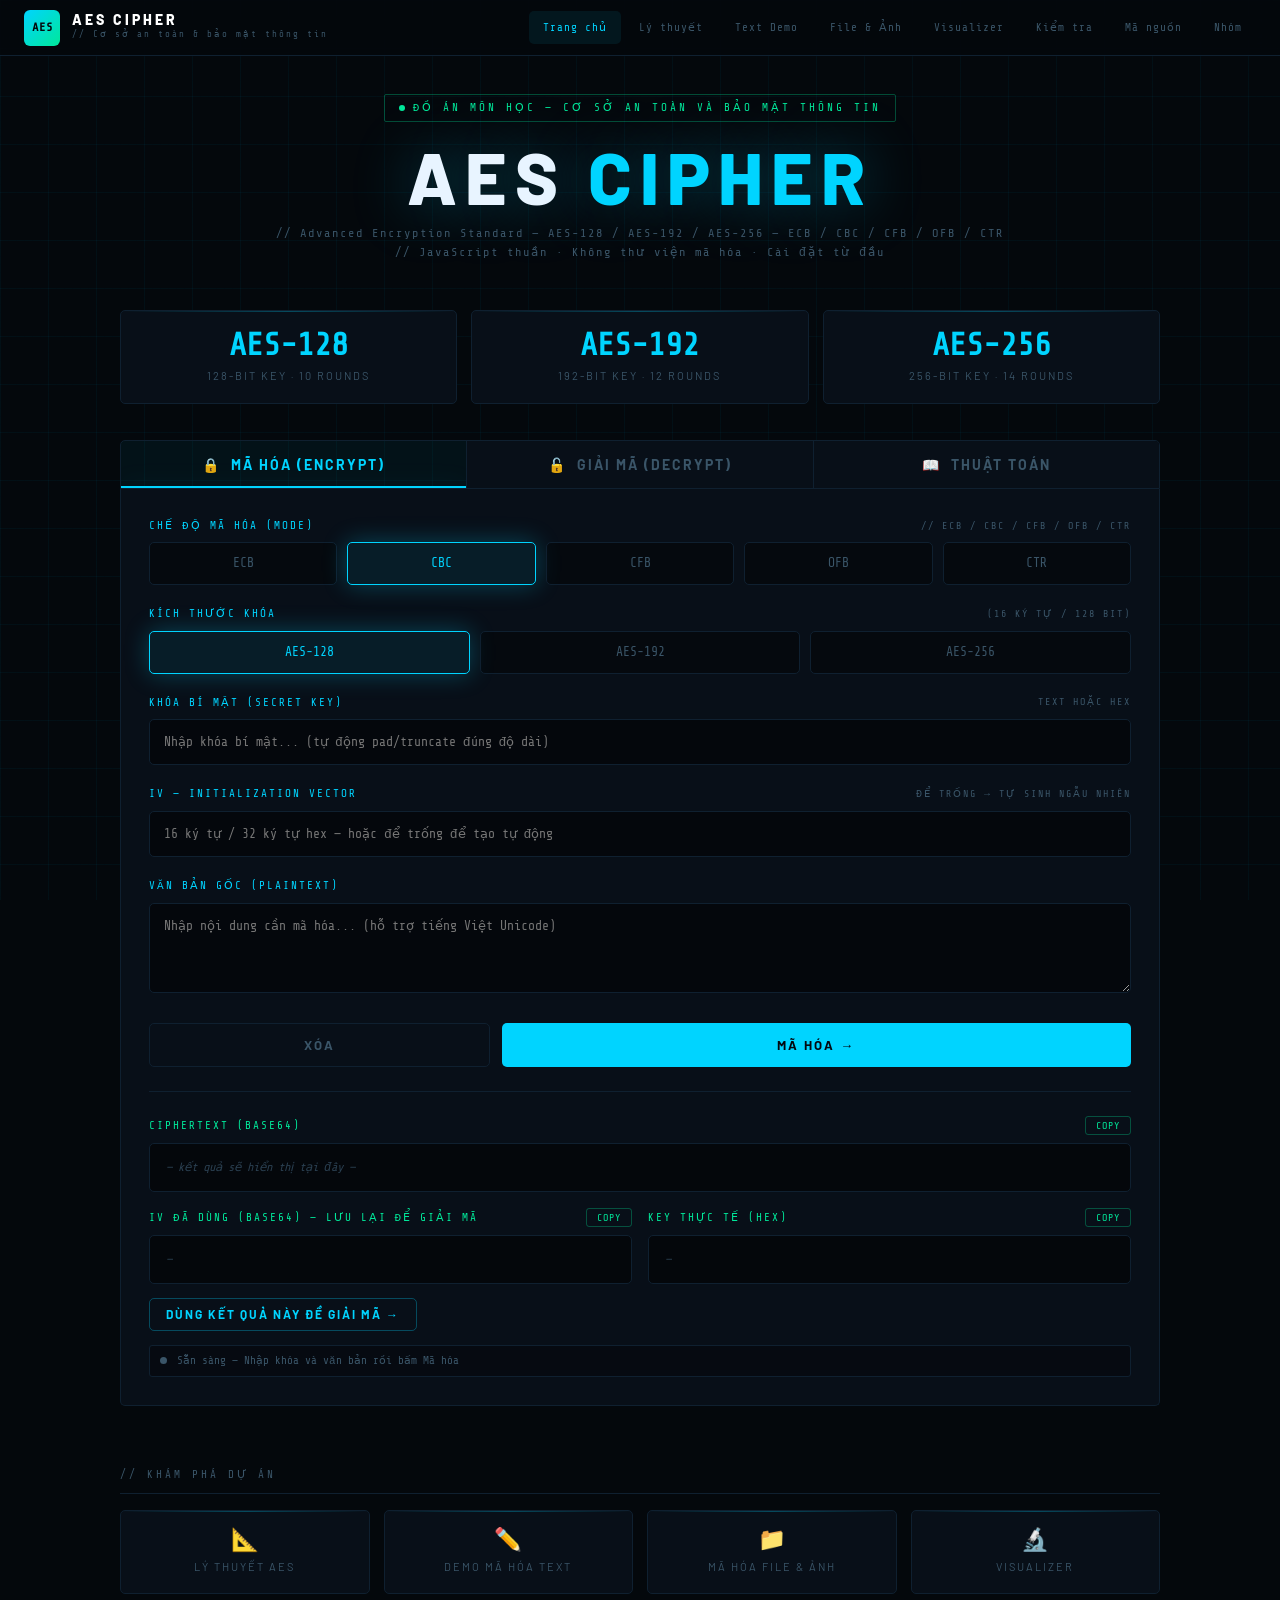
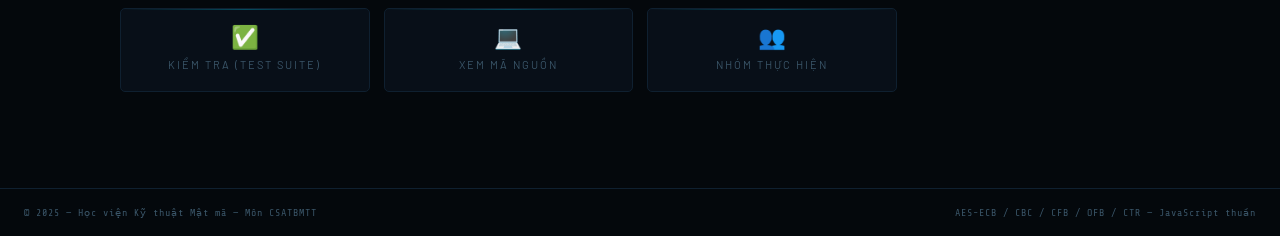
==== index.html @ fd2047db "init" ====
<!doctype html>
<html lang="vi">
  <head>
    <meta charset="UTF-8" />
    <meta name="viewport" content="width=device-width, initial-scale=1.0" />
    <title>AES Cipher — Cơ sở an toàn và bảo mật thông tin</title>
    <meta
      name="description"
      content="Chương trình mã hóa và giải mã AES cài đặt từ đầu bằng JavaScript thuần, không dùng thư viện mã hóa."
    />
    <link rel="stylesheet" href="css/style.css" />
  </head>
  <body>
    <div class="bg-grid"></div>

    <!-- NAV -->
    <nav class="nav">
      <a class="nav-brand" href="index.html">
        <div class="nav-logo">AES</div>
        <div>
          <div class="nav-title">AES CIPHER</div>
          <div class="nav-subtitle">// Cơ sở an toàn & bảo mật thông tin</div>
        </div>
      </a>
      <ul class="nav-links">
        <li><a href="index.html" class="active">Trang chủ</a></li>
        <li><a href="pages/theory.html">Lý thuyết</a></li>
        <li><a href="pages/demo.html">Text Demo</a></li>
        <li><a href="pages/file-crypto.html">File &amp; Ảnh</a></li>
        <li><a href="pages/visualizer.html">Visualizer</a></li>
        <li><a href="pages/tests.html">Kiểm tra</a></li>
        <li><a href="pages/source.html">Mã nguồn</a></li>
        <li><a href="pages/about.html">Nhóm</a></li>
      </ul>
    </nav>

    <div class="app-wrapper">
      <header class="app-header">
        <div class="header-badge">
          Đồ án môn học — Cơ sở an toàn và bảo mật thông tin
        </div>
        <h1 class="app-title">AES <em>CIPHER</em></h1>
        <p class="app-subtitle">
          // Advanced Encryption Standard — AES-128 / AES-192 / AES-256 — ECB /
          CBC / CFB / OFB / CTR
          <br />// JavaScript thuần · Không thư viện mã hóa · Cài đặt từ đầu
        </p>
      </header>

      <div class="info-row">
        <div class="info-card">
          <div class="info-num">AES-128</div>
          <div class="info-label">128-bit key · 10 rounds</div>
        </div>
        <div class="info-card">
          <div class="info-num">AES-192</div>
          <div class="info-label">192-bit key · 12 rounds</div>
        </div>
        <div class="info-card">
          <div class="info-num">AES-256</div>
          <div class="info-label">256-bit key · 14 rounds</div>
        </div>
      </div>

      <div class="tab-bar">
        <button class="tab-btn active" data-tab="enc">
          🔒&nbsp; Mã hóa (Encrypt)
        </button>
        <button class="tab-btn" data-tab="dec">
          🔓&nbsp; Giải mã (Decrypt)
        </button>
        <button class="tab-btn" data-tab="info">📖&nbsp; Thuật toán</button>
      </div>

      <!-- ENCRYPT -->
      <div id="tab-enc" class="tab-panel active" role="tabpanel">
        <div class="field">
          <div class="field-label">
            Chế độ mã hóa (Mode)
            <span class="field-hint">// ECB / CBC / CFB / OFB / CTR</span>
          </div>
          <div class="key-size-row" id="panel-enc-mode">
            <div class="key-opt" data-mode="ecb">ECB</div>
            <div class="key-opt selected" data-mode="cbc">CBC</div>
            <div class="key-opt" data-mode="cfb">CFB</div>
            <div class="key-opt" data-mode="ofb">OFB</div>
            <div class="key-opt" data-mode="ctr">CTR</div>
          </div>
          <div
            class="field-hint"
            id="enc-mode-warning"
            style="
              color: var(--amber);
              display: none;
              margin-top: 6px;
              font-size: 11px;
            "
          >
            ⚠️ ECB không an toàn: plaintext giống nhau → ciphertext giống nhau
          </div>
        </div>
        <div class="field">
          <div class="field-label">
            Kích thước khóa
            <span class="field-hint" id="enc-key-hint"
              >(16 ký tự / 128 bit)</span
            >
          </div>
          <div class="key-size-row" id="panel-enc">
            <div class="key-opt selected" data-bits="128">AES-128</div>
            <div class="key-opt" data-bits="192">AES-192</div>
            <div class="key-opt" data-bits="256">AES-256</div>
          </div>
        </div>
        <div class="field">
          <div class="field-label">
            Khóa bí mật (Secret Key)
            <span class="field-hint">text hoặc hex</span>
          </div>
          <input
            type="text"
            id="enc-key"
            placeholder="Nhập khóa bí mật... (tự động pad/truncate đúng độ dài)"
          />
        </div>
        <div class="field" id="enc-iv-field">
          <div class="field-label">
            <span id="enc-iv-label">IV — Initialization Vector</span>
            <span class="field-hint" id="enc-iv-hint"
              >để trống → tự sinh ngẫu nhiên</span
            >
          </div>
          <input
            type="text"
            id="enc-iv"
            placeholder="16 ký tự / 32 ký tự hex — hoặc để trống để tạo tự động"
          />
        </div>
        <div class="field">
          <div class="field-label">Văn bản gốc (Plaintext)</div>
          <textarea
            id="enc-input"
            placeholder="Nhập nội dung cần mã hóa... (hỗ trợ tiếng Việt Unicode)"
          ></textarea>
        </div>
        <div class="btn-row">
          <button class="btn btn-secondary" id="btn-clear-enc">Xóa</button>
          <button class="btn btn-primary" id="btn-encrypt">
            Mã hóa &rarr;
          </button>
        </div>
        <hr class="divider" />
        <div class="output-grid">
          <div class="output-item">
            <div class="output-label">
              Ciphertext (Base64)
              <button class="copy-btn" data-copy="enc-out-cipher">COPY</button>
            </div>
            <div class="output-box empty" id="enc-out-cipher">
              — kết quả sẽ hiển thị tại đây —
            </div>
          </div>
          <div class="output-item" id="enc-out-iv-field">
            <div class="output-label">
              <span id="enc-out-iv-label"
                >IV đã dùng (Base64) — lưu lại để giải mã</span
              >
              <button class="copy-btn" data-copy="enc-out-iv">COPY</button>
            </div>
            <div class="output-box empty" id="enc-out-iv">—</div>
          </div>
          <div class="output-item">
            <div class="output-label">
              Key thực tế (Hex)
              <button class="copy-btn" data-copy="enc-out-key">COPY</button>
            </div>
            <div class="output-box empty" id="enc-out-key">—</div>
          </div>
        </div>
        <div class="btn-row" style="margin-top: 14px">
          <button class="btn btn-ghost" id="btn-copy-to-dec">
            Dùng kết quả này để giải mã &rarr;
          </button>
        </div>
        <div class="status-bar" id="status-enc">
          <div class="status-dot"></div>
          <span>Sẵn sàng — Nhập khóa và văn bản rồi bấm Mã hóa</span>
        </div>
      </div>

      <!-- DECRYPT -->
      <div id="tab-dec" class="tab-panel" role="tabpanel">
        <div class="field">
          <div class="field-label">
            Chế độ giải mã (Mode)
            <span class="field-hint">// phải khớp với mode mã hóa</span>
          </div>
          <div class="key-size-row" id="panel-dec-mode">
            <div class="key-opt" data-mode="ecb">ECB</div>
            <div class="key-opt selected" data-mode="cbc">CBC</div>
            <div class="key-opt" data-mode="cfb">CFB</div>
            <div class="key-opt" data-mode="ofb">OFB</div>
            <div class="key-opt" data-mode="ctr">CTR</div>
          </div>
        </div>
        <div class="field">
          <div class="field-label">Kích thước khóa</div>
          <div class="key-size-row" id="panel-dec">
            <div class="key-opt selected" data-bits="128">AES-128</div>
            <div class="key-opt" data-bits="192">AES-192</div>
            <div class="key-opt" data-bits="256">AES-256</div>
          </div>
        </div>
        <div class="field">
          <div class="field-label">Khóa bí mật (Secret Key)</div>
          <input
            type="text"
            id="dec-key"
            placeholder="Nhập đúng khóa đã dùng khi mã hóa..."
          />
        </div>
        <div class="field" id="dec-iv-field">
          <div class="field-label">
            <span id="dec-iv-label">IV — Initialization Vector</span>
            <span class="field-hint" id="dec-iv-hint"
              >Base64 từ bước mã hóa</span
            >
          </div>
          <input
            type="text"
            id="dec-iv"
            placeholder="Dán IV (Base64) từ bước mã hóa vào đây..."
          />
        </div>
        <div class="field">
          <div class="field-label">Ciphertext (Base64)</div>
          <textarea
            id="dec-input"
            placeholder="Dán chuỗi mã hóa Base64 vào đây..."
          ></textarea>
        </div>
        <div class="btn-row">
          <button class="btn btn-secondary" id="btn-clear-dec">Xóa</button>
          <button class="btn btn-primary" id="btn-decrypt">
            Giải mã &rarr;
          </button>
        </div>
        <hr class="divider" />
        <div class="output-label">
          Kết quả giải mã (Plaintext)
          <button class="copy-btn" data-copy="dec-output">COPY</button>
        </div>
        <div class="output-box empty" id="dec-output">
          — kết quả giải mã sẽ hiển thị tại đây —
        </div>
        <div class="status-bar" id="status-dec">
          <div class="status-dot"></div>
          <span>Sẵn sàng — Nhập khóa, IV, ciphertext rồi bấm Giải mã</span>
        </div>
      </div>

      <!-- ALGORITHM INFO -->
      <div id="tab-info" class="tab-panel" role="tabpanel">
        <p class="section-title">// Sơ đồ thuật toán AES-CBC</p>
        <div class="algo-grid">
          <div class="algo-card">
            <p class="section-title" style="margin-bottom: 14px">
              Mã hóa (Cipher)
            </p>
            <div class="flow-steps">
              <div class="flow-step">
                <span class="step-num">0</span
                ><span class="step-name">KeyExpansion</span
                ><span class="step-desc">Sinh Round Keys</span>
              </div>
              <div class="flow-arrow">↓</div>
              <div class="flow-step">
                <span class="step-num">0</span
                ><span class="step-name">AddRoundKey</span
                ><span class="step-desc">XOR với Key[0]</span>
              </div>
              <div class="flow-arrow">↓ × (Nr−1) vòng</div>
              <div class="flow-step">
                <span class="step-num">i</span
                ><span class="step-name">SubBytes</span
                ><span class="step-desc">Thay thế qua S-Box</span>
              </div>
              <div class="flow-step">
                <span class="step-num">i</span
                ><span class="step-name">ShiftRows</span
                ><span class="step-desc">Dịch vòng hàng</span>
              </div>
              <div class="flow-step">
                <span class="step-num">i</span
                ><span class="step-name">MixColumns</span
                ><span class="step-desc">Nhân ma trận GF(2⁸)</span>
              </div>
              <div class="flow-step">
                <span class="step-num">i</span
                ><span class="step-name">AddRoundKey</span
                ><span class="step-desc">XOR Key[i]</span>
              </div>
              <div class="flow-arrow">↓ Vòng cuối Nr</div>
              <div class="flow-step">
                <span class="step-num">Nr</span
                ><span class="step-name">SubBytes + ShiftRows</span
                ><span class="step-desc">Không MixColumns</span>
              </div>
              <div class="flow-step">
                <span class="step-num">Nr</span
                ><span class="step-name">AddRoundKey</span
                ><span class="step-desc">Key[Nr]</span>
              </div>
              <div class="flow-arrow">↓</div>
              <div class="flow-step">
                <span class="step-num">✓</span
                ><span class="step-name" style="color: var(--green)"
                  >Ciphertext</span
                ><span class="step-desc"></span>
              </div>
            </div>
          </div>
          <div class="algo-card">
            <p class="section-title" style="margin-bottom: 14px">
              Giải mã (InvCipher)
            </p>
            <div class="flow-steps">
              <div class="flow-step">
                <span class="step-num">Nr</span
                ><span class="step-name">AddRoundKey</span
                ><span class="step-desc">XOR Key[Nr]</span>
              </div>
              <div class="flow-arrow">↓ × (Nr−1) vòng</div>
              <div class="flow-step">
                <span class="step-num">i</span
                ><span class="step-name">InvShiftRows</span
                ><span class="step-desc">Dịch vòng ngược</span>
              </div>
              <div class="flow-step">
                <span class="step-num">i</span
                ><span class="step-name">InvSubBytes</span
                ><span class="step-desc">Tra Inverse S-Box</span>
              </div>
              <div class="flow-step">
                <span class="step-num">i</span
                ><span class="step-name">AddRoundKey</span
                ><span class="step-desc">XOR Key[i]</span>
              </div>
              <div class="flow-step">
                <span class="step-num">i</span
                ><span class="step-name">InvMixColumns</span
                ><span class="step-desc">Ma trận nghịch đảo</span>
              </div>
              <div class="flow-arrow">↓ Vòng đầu 0</div>
              <div class="flow-step">
                <span class="step-num">0</span
                ><span class="step-name">InvShiftRows + InvSubBytes</span
                ><span class="step-desc">Không InvMixColumns</span>
              </div>
              <div class="flow-step">
                <span class="step-num">0</span
                ><span class="step-name">AddRoundKey</span
                ><span class="step-desc">Key[0]</span>
              </div>
              <div class="flow-arrow">↓</div>
              <div class="flow-step">
                <span class="step-num">✓</span
                ><span class="step-name" style="color: var(--green)"
                  >Plaintext</span
                ><span class="step-desc"></span>
              </div>
            </div>
          </div>
          <div class="algo-card">
            <p class="section-title" style="margin-bottom: 14px">
              CBC Mode — Cipher Block Chaining
            </p>
            <div class="flow-steps">
              <div class="flow-step">
                <span class="step-num">1</span
                ><span class="step-name">Chia thành blocks 16B</span
                ><span class="step-desc">PKCS#7 padding</span>
              </div>
              <div class="flow-step">
                <span class="step-num">2</span
                ><span class="step-name">P[i] ⊕ C[i-1]</span
                ><span class="step-desc">C[-1] = IV</span>
              </div>
              <div class="flow-step">
                <span class="step-num">3</span
                ><span class="step-name">AES_Encrypt block</span
                ><span class="step-desc">Mỗi block 16 bytes</span>
              </div>
              <div class="flow-step">
                <span class="step-num">4</span
                ><span class="step-name">C[i] → C[i-1]</span
                ><span class="step-desc">Block chaining</span>
              </div>
            </div>
            <div id="step-info"></div>
          </div>
          <div class="algo-card">
            <p class="section-title" style="margin-bottom: 14px">
              Key Expansion
            </p>
            <div class="flow-steps">
              <div class="flow-step">
                <span class="step-num">1</span
                ><span class="step-name">Copy Nk words từ key</span
                ><span class="step-desc">Nk = 4 / 6 / 8</span>
              </div>
              <div class="flow-step">
                <span class="step-num">2</span
                ><span class="step-name">RotWord</span
                ><span class="step-desc">Xoay trái 1 byte</span>
              </div>
              <div class="flow-step">
                <span class="step-num">3</span
                ><span class="step-name">SubWord</span
                ><span class="step-desc">Áp S-Box lên word</span>
              </div>
              <div class="flow-step">
                <span class="step-num">4</span
                ><span class="step-name">XOR với RCON[i/Nk]</span
                ><span class="step-desc">Round constant</span>
              </div>
              <div class="flow-step">
                <span class="step-num">5</span
                ><span class="step-name">XOR với w[i-Nk]</span
                ><span class="step-desc">Sinh word mới</span>
              </div>
              <div class="flow-step">
                <span class="step-num">✓</span
                ><span class="step-name" style="color: var(--green)"
                  >(Nr+1)×4 round keys</span
                ><span class="step-desc">128-bit mỗi round</span>
              </div>
            </div>
          </div>
        </div>
        <div class="history-section">
          <p class="section-title">// Lịch sử thao tác</p>
          <div id="history-list"></div>
        </div>
      </div>
    </div>

    <!-- QUICK LINKS -->
    <div class="app-wrapper" style="padding-top: 0">
      <p
        class="section-title"
        style="
          font-size: 11px;
          font-family: var(--mono);
          letter-spacing: 3px;
          color: var(--dim);
          text-transform: uppercase;
          margin-bottom: 16px;
          padding-bottom: 10px;
          border-bottom: 1px solid var(--border);
        "
      >
        // Khám phá dự án
      </p>
      <div
        class="info-row"
        style="
          grid-template-columns: repeat(auto-fill, minmax(200px, 1fr));
          gap: 14px;
        "
      >
        <a
          href="pages/theory.html"
          class="info-card"
          style="text-decoration: none; cursor: pointer"
        >
          <div class="info-num" style="font-size: 1.4rem">📐</div>
          <div class="info-label">Lý thuyết AES</div>
        </a>
        <a
          href="pages/demo.html"
          class="info-card"
          style="text-decoration: none; cursor: pointer"
        >
          <div class="info-num" style="font-size: 1.4rem">✏️</div>
          <div class="info-label">Demo mã hóa Text</div>
        </a>
        <a
          href="pages/file-crypto.html"
          class="info-card"
          style="text-decoration: none; cursor: pointer"
        >
          <div class="info-num" style="font-size: 1.4rem">📁</div>
          <div class="info-label">Mã hóa File & Ảnh</div>
        </a>
        <a
          href="pages/visualizer.html"
          class="info-card"
          style="text-decoration: none; cursor: pointer"
        >
          <div class="info-num" style="font-size: 1.4rem">🔬</div>
          <div class="info-label">Visualizer</div>
        </a>
        <a
          href="pages/tests.html"
          class="info-card"
          style="text-decoration: none; cursor: pointer"
        >
          <div class="info-num" style="font-size: 1.4rem">✅</div>
          <div class="info-label">Kiểm tra (Test Suite)</div>
        </a>
        <a
          href="pages/source.html"
          class="info-card"
          style="text-decoration: none; cursor: pointer"
        >
          <div class="info-num" style="font-size: 1.4rem">💻</div>
          <div class="info-label">Xem mã nguồn</div>
        </a>
        <a
          href="pages/about.html"
          class="info-card"
          style="text-decoration: none; cursor: pointer"
        >
          <div class="info-num" style="font-size: 1.4rem">👥</div>
          <div class="info-label">Nhóm thực hiện</div>
        </a>
      </div>
    </div>

    <footer class="footer">
      <span>© 2025 — Học viện Kỹ thuật Mật mã — Môn CSATBMTT</span>
      <span>AES-ECB / CBC / CFB / OFB / CTR — JavaScript thuần</span>
    </footer>

    <script src="js/aes-core.js"></script>
    <script src="js/utils.js"></script>
    <script src="js/aes-lib.js"></script>
    <script>
      (function () {
        // ── State
        let encKeyBits = 128,
          decKeyBits = 128;
        let encMode = "cbc",
          decMode = "cbc";
        const roundsMap = { 128: 10, 192: 12, 256: 14 };
        const keyHints = {
          128: "(16 ký tự / 128 bit)",
          192: "(24 ký tự / 192 bit)",
          256: "(32 ký tự / 256 bit)",
        };

        // ── Key size selector helper
        function setupKeySelector(panelId, callback) {
          const panel = document.getElementById(panelId);
          if (!panel) return;
          panel.querySelectorAll(".key-opt").forEach((opt) => {
            opt.addEventListener("click", () => {
              panel
                .querySelectorAll(".key-opt")
                .forEach((o) => o.classList.remove("selected"));
              opt.classList.add("selected");
              callback(parseInt(opt.dataset.bits));
            });
          });
        }
        setupKeySelector("panel-enc", (bits) => {
          encKeyBits = bits;
          const hint = document.getElementById("enc-key-hint");
          if (hint) hint.textContent = keyHints[bits];
        });
        setupKeySelector("panel-dec", (bits) => {
          decKeyBits = bits;
        });

        // ── Mode selector helper
        function setupModeSelector(panelId, callback) {
          const panel = document.getElementById(panelId);
          if (!panel) return;
          panel.querySelectorAll(".key-opt").forEach((opt) => {
            opt.addEventListener("click", () => {
              panel
                .querySelectorAll(".key-opt")
                .forEach((o) => o.classList.remove("selected"));
              opt.classList.add("selected");
              callback(opt.dataset.mode);
            });
          });
        }

        function updateEncModeUI() {
          const info = AES.modes[encMode];
          // Warning
          const warn = document.getElementById("enc-mode-warning");
          warn.style.display = info.warning ? "block" : "none";
          if (info.warning) warn.textContent = info.warning;
          // IV field
          const ivField = document.getElementById("enc-iv-field");
          const ivLabel = document.getElementById("enc-iv-label");
          const ivHint = document.getElementById("enc-iv-hint");
          const ivInput = document.getElementById("enc-iv");
          if (encMode === "ecb") {
            ivField.style.display = "none";
          } else if (encMode === "ctr") {
            ivField.style.display = "";
            ivLabel.textContent = "Nonce (8 bytes)";
            ivHint.textContent = "để trống → tự sinh ngẫu nhiên";
            ivInput.placeholder = "8 ký tự / 16 hex — hoặc để trống";
          } else {
            ivField.style.display = "";
            ivLabel.textContent = "IV — Initialization Vector";
            ivHint.textContent = "để trống → tự sinh ngẫu nhiên";
            ivInput.placeholder =
              "16 ký tự / 32 ký tự hex — hoặc để trống để tạo tự động";
          }
          // Output IV label
          var outIvField = document.getElementById("enc-out-iv-field");
          var outIvLabel = document.getElementById("enc-out-iv-label");
          if (encMode === "ecb") {
            outIvField.style.display = "none";
          } else if (encMode === "ctr") {
            outIvField.style.display = "";
            outIvLabel.textContent =
              "Nonce đã dùng (Base64) — lưu lại để giải mã";
          } else {
            outIvField.style.display = "";
            outIvLabel.textContent = "IV đã dùng (Base64) — lưu lại để giải mã";
          }
        }

        function updateDecModeUI() {
          const ivField = document.getElementById("dec-iv-field");
          const ivLabel = document.getElementById("dec-iv-label");
          const ivHint = document.getElementById("dec-iv-hint");
          const ivInput = document.getElementById("dec-iv");
          if (decMode === "ecb") {
            ivField.style.display = "none";
          } else if (decMode === "ctr") {
            ivField.style.display = "";
            ivLabel.textContent = "Nonce (8 bytes)";
            ivHint.textContent = "Base64 từ bước mã hóa";
            ivInput.placeholder =
              "Dán Nonce (Base64) từ bước mã hóa vào đây...";
          } else {
            ivField.style.display = "";
            ivLabel.textContent = "IV — Initialization Vector";
            ivHint.textContent = "Base64 từ bước mã hóa";
            ivInput.placeholder = "Dán IV (Base64) từ bước mã hóa vào đây...";
          }
        }

        setupModeSelector("panel-enc-mode", (mode) => {
          encMode = mode;
          updateEncModeUI();
        });
        setupModeSelector("panel-dec-mode", (mode) => {
          decMode = mode;
          updateDecModeUI();
        });

        // ── Tab switching
        document.querySelectorAll(".tab-btn").forEach((btn) => {
          btn.addEventListener("click", () => {
            document
              .querySelectorAll(".tab-btn")
              .forEach((b) => b.classList.remove("active"));
            document
              .querySelectorAll(".tab-panel")
              .forEach((p) => p.classList.remove("active"));
            btn.classList.add("active");
            const target = document.getElementById("tab-" + btn.dataset.tab);
            if (target) target.classList.add("active");
          });
        });

        // ── Copy buttons
        document.querySelectorAll(".copy-btn").forEach((btn) => {
          btn.addEventListener("click", () => {
            const target = document.getElementById(btn.dataset.copy);
            if (!target) return;
            const text = target.textContent;
            navigator.clipboard.writeText(text).then(() => {
              btn.textContent = "COPIED!";
              setTimeout(() => (btn.textContent = "COPY"), 1500);
            });
          });
        });

        // ── Status helpers
        function setStatus(id, type, msg) {
          const el = document.getElementById(id);
          if (!el) return;
          el.className = "status-bar " + type;
          el.innerHTML =
            '<div class="status-dot"></div><span>' + msg + "</span>";
        }
        function setOutput(id, text) {
          const el = document.getElementById(id);
          if (!el) return;
          el.textContent = text;
          el.classList.remove("empty");
          el.classList.add("has-value");
        }

        // ── History
        function addHistory(action, detail) {
          const list = document.getElementById("history-list");
          if (!list) return;
          const row = document.createElement("div");
          row.className = "hist-row";
          row.innerHTML =
            '<span class="hist-action">' +
            action +
            "</span>" +
            '<span class="hist-detail">' +
            detail +
            "</span>" +
            '<span class="hist-time">' +
            new Date().toLocaleTimeString("vi-VN") +
            "</span>";
          list.insertBefore(row, list.firstChild);
        }

        // ── ENCRYPT
        document.getElementById("btn-encrypt").addEventListener("click", () => {
          const keyStr = document.getElementById("enc-key").value;
          const ivStr = document.getElementById("enc-iv").value.trim();
          const plain = document.getElementById("enc-input").value;

          if (!keyStr) {
            setStatus("status-enc", "error", "⚠ Vui lòng nhập khóa bí mật");
            return;
          }
          if (!plain) {
            setStatus("status-enc", "error", "⚠ Vui lòng nhập văn bản");
            return;
          }

          setStatus("status-enc", "loading", "Đang mã hóa...");

          try {
            const keyBytes = Utils.prepareKey(keyStr, encKeyBits);
            const plainBytes = Utils.strToBytes(plain);
            let cipherBytes, ivOrNonce, ivLabel;

            const t0 = performance.now();
            if (encMode === "ecb") {
              cipherBytes = AES.ecbEncrypt(plainBytes, keyBytes);
              ivOrNonce = null;
            } else if (encMode === "ctr") {
              var nonce = ivStr
                ? Utils.prepareKey(ivStr, 64)
                : Utils.randomBytes(8);
              cipherBytes = AES.ctrEncrypt(plainBytes, keyBytes, nonce);
              ivOrNonce = nonce;
              ivLabel = "Nonce";
            } else {
              // CBC, CFB, OFB — all use 16-byte IV
              var iv = ivStr
                ? Utils.prepareKey(ivStr, 128)
                : Utils.randomBytes(16);
              cipherBytes = AES.encrypt(plainBytes, keyBytes, {
                mode: encMode,
                iv: iv,
              });
              ivOrNonce = iv;
              ivLabel = "IV";
            }
            const elapsed = (performance.now() - t0).toFixed(1);

            setOutput("enc-out-cipher", Utils.toBase64(cipherBytes));
            if (ivOrNonce) setOutput("enc-out-iv", Utils.toBase64(ivOrNonce));
            setOutput("enc-out-key", Utils.toHex(keyBytes));

            const modeUpper = encMode.toUpperCase();
            const noPad =
              encMode === "ctr" || encMode === "cfb" || encMode === "ofb";
            const blocks = noPad
              ? Math.ceil(plainBytes.length / 16)
              : cipherBytes.length / 16;
            setStatus(
              "status-enc",
              "ok",
              "✓ Mã hóa thành công — AES-" +
                encKeyBits +
                "-" +
                modeUpper +
                " — " +
                plainBytes.length +
                "B → " +
                cipherBytes.length +
                "B (" +
                blocks +
                " blocks) — " +
                elapsed +
                "ms",
            );

            addHistory(
              "ENCRYPT",
              "AES-" +
                encKeyBits +
                "-" +
                modeUpper +
                " — " +
                plainBytes.length +
                "B → " +
                cipherBytes.length +
                "B",
            );
          } catch (e) {
            setStatus("status-enc", "error", "⚠ Lỗi: " + e.message);
          }
        });

        // ── DECRYPT
        document.getElementById("btn-decrypt").addEventListener("click", () => {
          const keyStr = document.getElementById("dec-key").value;
          const ivB64 = document.getElementById("dec-iv").value.trim();
          const cipherB64 = document.getElementById("dec-input").value.trim();

          if (!keyStr) {
            setStatus("status-dec", "error", "⚠ Vui lòng nhập khóa");
            return;
          }
          if (decMode !== "ecb" && !ivB64) {
            setStatus(
              "status-dec",
              "error",
              "⚠ Vui lòng nhập " + (decMode === "ctr" ? "Nonce" : "IV"),
            );
            return;
          }
          if (!cipherB64) {
            setStatus("status-dec", "error", "⚠ Vui lòng nhập chuỗi mã hóa");
            return;
          }

          setStatus("status-dec", "loading", "Đang giải mã...");

          try {
            const keyBytes = Utils.prepareKey(keyStr, decKeyBits);
            const cipherBytes = Utils.fromBase64(cipherB64);
            let plainBytes;

            const t0 = performance.now();
            if (decMode === "ecb") {
              plainBytes = AES.ecbDecrypt(cipherBytes, keyBytes);
            } else if (decMode === "ctr") {
              const nonce = Utils.fromBase64(ivB64);
              plainBytes = AES.ctrDecrypt(cipherBytes, keyBytes, nonce);
            } else {
              // CBC, CFB, OFB — all use 16-byte IV
              const ivBytes = Utils.fromBase64(ivB64);
              plainBytes = AES.decrypt(cipherBytes, keyBytes, {
                mode: decMode,
                iv: ivBytes,
              });
            }
            const elapsed = (performance.now() - t0).toFixed(1);

            const plainText = Utils.bytesToStr(plainBytes);
            setOutput("dec-output", plainText);

            const modeUpper = decMode.toUpperCase();
            setStatus(
              "status-dec",
              "ok",
              "✓ Giải mã thành công — AES-" +
                decKeyBits +
                "-" +
                modeUpper +
                " — " +
                cipherBytes.length +
                "B → " +
                plainBytes.length +
                "B — " +
                elapsed +
                "ms",
            );

            addHistory(
              "DECRYPT",
              "AES-" +
                decKeyBits +
                "-" +
                modeUpper +
                " — " +
                cipherBytes.length +
                "B → " +
                plainBytes.length +
                "B",
            );
          } catch (e) {
            setStatus(
              "status-dec",
              "error",
              "⚠ Lỗi: " +
                e.message +
                " — Kiểm tra lại khóa, IV/Nonce hoặc ciphertext",
            );
          }
        });

        // ── Copy result to decrypt tab
        document
          .getElementById("btn-copy-to-dec")
          .addEventListener("click", () => {
            const cipher =
              document.getElementById("enc-out-cipher").textContent;
            const iv = document.getElementById("enc-out-iv").textContent;
            const key = document.getElementById("enc-key").value;

            if (cipher === "— kết quả sẽ hiển thị tại đây —") return;

            document.getElementById("dec-input").value = cipher;
            document.getElementById("dec-iv").value = iv;
            document.getElementById("dec-key").value = key;

            // Switch to decrypt tab
            document
              .querySelectorAll(".tab-btn")
              .forEach((b) => b.classList.remove("active"));
            document
              .querySelectorAll(".tab-panel")
              .forEach((p) => p.classList.remove("active"));
            document.querySelector('[data-tab="dec"]').classList.add("active");
            document.getElementById("tab-dec").classList.add("active");

            // Sync key bits
            document
              .querySelectorAll("#panel-dec .key-opt")
              .forEach((o) => o.classList.remove("selected"));
            const match = document.querySelector(
              '#panel-dec .key-opt[data-bits="' + encKeyBits + '"]',
            );
            if (match) match.classList.add("selected");
            decKeyBits = encKeyBits;

            // Sync mode
            document
              .querySelectorAll("#panel-dec-mode .key-opt")
              .forEach((o) => o.classList.remove("selected"));
            const modeMatch = document.querySelector(
              '#panel-dec-mode .key-opt[data-mode="' + encMode + '"]',
            );
            if (modeMatch) modeMatch.classList.add("selected");
            decMode = encMode;
            updateDecModeUI();
          });

        // ── Clear buttons
        document
          .getElementById("btn-clear-enc")
          .addEventListener("click", () => {
            ["enc-key", "enc-iv", "enc-input"].forEach(
              (id) => (document.getElementById(id).value = ""),
            );
            ["enc-out-cipher", "enc-out-iv", "enc-out-key"].forEach((id) => {
              const el = document.getElementById(id);
              el.textContent = "—";
              el.classList.add("empty");
              el.classList.remove("has-value");
            });
            setStatus(
              "status-enc",
              "",
              "Sẵn sàng — Nhập khóa và văn bản rồi bấm Mã hóa",
            );
          });

        document
          .getElementById("btn-clear-dec")
          .addEventListener("click", () => {
            ["dec-key", "dec-iv", "dec-input"].forEach(
              (id) => (document.getElementById(id).value = ""),
            );
            const el = document.getElementById("dec-output");
            el.textContent = "— kết quả giải mã sẽ hiển thị tại đây —";
            el.classList.add("empty");
            el.classList.remove("has-value");
            setStatus(
              "status-dec",
              "",
              "Sẵn sàng — Nhập khóa, IV, ciphertext rồi bấm Giải mã",
            );
          });
      })();
    </script>
  </body>
</html>
---- css/style.css ----
@import url("https://fonts.googleapis.com/css2?family=Share+Tech+Mono&family=Barlow:wght@300;400;600;700;800&display=swap");

:root {
  --bg: #04080c;
  --surface: #080f18;
  --surface2: #0c1825;
  --border: #0f2030;
  --border2: #163045;
  --cyan: #00d4ff;
  --green: #00e89a;
  --green-dim: rgba(0, 232, 154, 0.4);
  --red: #ff4060;
  --amber: #ffb300;
  --text: #b8d0de;
  --text-dim: #3a5568;
  --text-muted: #2a3f50;
  --dim: #3a5568;
  --dim2: #2a3f50;
  --white: #e8f4ff;
  --glow-cyan: 0 0 24px rgba(0, 212, 255, 0.28);
  --glow-green: 0 0 16px rgba(0, 232, 154, 0.25);
  --radius: 5px;
  --radius-lg: 8px;
  --mono: "Share Tech Mono", monospace;
  --sans: "Barlow", sans-serif;
  --font-mono: "Share Tech Mono", monospace;
  --font-head: "Barlow", sans-serif;
  --font-sans: "Barlow", sans-serif;
}

*,
*::before,
*::after {
  box-sizing: border-box;
  margin: 0;
  padding: 0;
}
html {
  font-size: 16px;
}

body {
  background: var(--bg);
  color: var(--text);
  font-family: var(--sans);
  min-height: 100vh;
  overflow-x: hidden;
  line-height: 1.6;
}

body::before {
  content: "";
  position: fixed;
  inset: 0;
  z-index: 0;
  background-image:
    linear-gradient(rgba(0, 212, 255, 0.025) 1px, transparent 1px),
    linear-gradient(90deg, rgba(0, 212, 255, 0.025) 1px, transparent 1px);
  background-size: 48px 48px;
  pointer-events: none;
}

.app-wrapper {
  position: relative;
  z-index: 1;
  max-width: 1080px;
  margin: 0 auto;
  padding: 36px 20px 60px;
}

/* HEADER */
.app-header {
  text-align: center;
  margin-bottom: 48px;
}

.header-badge {
  display: inline-flex;
  align-items: center;
  gap: 8px;
  font-family: var(--mono);
  font-size: 11px;
  color: var(--green);
  border: 1px solid rgba(0, 232, 154, 0.3);
  padding: 4px 14px;
  border-radius: 2px;
  letter-spacing: 3px;
  margin-bottom: 18px;
  text-transform: uppercase;
}
.header-badge::before {
  content: "";
  width: 6px;
  height: 6px;
  background: var(--green);
  border-radius: 50%;
  animation: blink 1.4s infinite;
}
@keyframes blink {
  0%,
  100% {
    opacity: 1;
  }
  50% {
    opacity: 0.2;
  }
}

.app-title {
  font-size: clamp(2.4rem, 7vw, 4.5rem);
  font-weight: 800;
  letter-spacing: 8px;
  text-transform: uppercase;
  color: var(--white);
  text-shadow:
    0 0 60px rgba(0, 212, 255, 0.35),
    0 0 120px rgba(0, 212, 255, 0.1);
  line-height: 1;
}
.app-title em {
  font-style: normal;
  color: var(--cyan);
}
.app-subtitle {
  margin-top: 12px;
  font-family: var(--mono);
  font-size: 12px;
  color: var(--dim);
  letter-spacing: 2px;
}

/* INFO ROW */
.info-row {
  display: grid;
  grid-template-columns: repeat(3, 1fr);
  gap: 14px;
  margin-bottom: 36px;
}
.info-card {
  background: var(--surface);
  border: 1px solid var(--border);
  border-radius: var(--radius);
  padding: 18px;
  text-align: center;
  position: relative;
  overflow: hidden;
  transition: border-color 0.3s;
}
.info-card:hover {
  border-color: var(--border2);
}
.info-card::before {
  content: "";
  position: absolute;
  top: 0;
  left: 0;
  right: 0;
  height: 1px;
  background: linear-gradient(90deg, transparent, var(--cyan), transparent);
  opacity: 0.3;
}
.info-num {
  font-family: var(--mono);
  font-size: 2rem;
  font-weight: 700;
  color: var(--cyan);
  line-height: 1;
}
.info-label {
  margin-top: 6px;
  font-size: 11px;
  letter-spacing: 2px;
  color: var(--dim);
  text-transform: uppercase;
}

/* TABS */
.tab-bar {
  display: flex;
  border: 1px solid var(--border);
  border-radius: var(--radius) var(--radius) 0 0;
  overflow: hidden;
}
.tab-btn {
  flex: 1;
  padding: 15px 20px;
  background: var(--surface);
  border: none;
  color: var(--dim);
  font-family: var(--sans);
  font-size: 14px;
  font-weight: 700;
  letter-spacing: 2px;
  text-transform: uppercase;
  cursor: pointer;
  transition: all 0.2s;
  position: relative;
  border-right: 1px solid var(--border);
}
.tab-btn:last-child {
  border-right: none;
}
.tab-btn.active {
  color: var(--cyan);
  background: rgba(0, 212, 255, 0.05);
}
.tab-btn.active::after {
  content: "";
  position: absolute;
  bottom: 0;
  left: 0;
  right: 0;
  height: 2px;
  background: var(--cyan);
  box-shadow: var(--glow-cyan);
}
.tab-btn:hover:not(.active) {
  color: var(--text);
  background: var(--surface2);
}

.tab-panel {
  display: none;
  background: var(--surface);
  border: 1px solid var(--border);
  border-top: none;
  border-radius: 0 0 var(--radius) var(--radius);
  padding: 28px;
  animation: fadeIn 0.2s ease;
}
.tab-panel.active {
  display: block;
}
@keyframes fadeIn {
  from {
    opacity: 0;
    transform: translateY(4px);
  }
  to {
    opacity: 1;
    transform: translateY(0);
  }
}

/* FIELDS */
.field {
  margin-bottom: 20px;
}
.field-label {
  display: flex;
  align-items: center;
  gap: 8px;
  font-family: var(--mono);
  font-size: 11px;
  letter-spacing: 2px;
  color: var(--cyan);
  text-transform: uppercase;
  margin-bottom: 8px;
}
.field-hint {
  font-size: 10px;
  color: var(--dim);
  margin-left: auto;
}

input[type="text"],
textarea {
  width: 100%;
  background: rgba(0, 0, 0, 0.5);
  border: 1px solid var(--border);
  border-radius: var(--radius);
  color: var(--text);
  font-family: var(--mono);
  font-size: 13px;
  padding: 11px 14px;
  outline: none;
  transition:
    border-color 0.2s,
    box-shadow 0.2s;
  line-height: 1.7;
}
textarea {
  min-height: 90px;
  resize: vertical;
}
input[type="text"]:focus,
textarea:focus {
  border-color: var(--cyan);
  box-shadow: var(--glow-cyan);
}

.key-size-row {
  display: flex;
  gap: 10px;
}
.key-opt {
  flex: 1;
  padding: 10px;
  background: rgba(0, 0, 0, 0.4);
  border: 1px solid var(--border);
  border-radius: var(--radius);
  font-family: var(--mono);
  font-size: 13px;
  color: var(--dim);
  text-align: center;
  cursor: pointer;
  transition: all 0.2s;
  user-select: none;
}
.key-opt:hover {
  border-color: var(--border2);
  color: var(--text);
}
.key-opt.selected {
  border-color: var(--cyan);
  color: var(--cyan);
  background: rgba(0, 212, 255, 0.07);
  box-shadow: var(--glow-cyan);
}

/* BUTTONS */
.btn-row {
  display: flex;
  gap: 12px;
  margin-top: 24px;
}
.btn {
  padding: 13px 24px;
  border: none;
  border-radius: var(--radius);
  font-family: var(--sans);
  font-size: 13px;
  font-weight: 700;
  letter-spacing: 2px;
  text-transform: uppercase;
  cursor: pointer;
  transition: all 0.18s;
}
.btn-primary {
  flex: 2;
  background: var(--cyan);
  color: #030810;
}
.btn-primary:hover {
  background: #33deff;
  box-shadow: var(--glow-cyan);
  transform: translateY(-1px);
}
.btn-secondary {
  flex: 1;
  background: transparent;
  color: var(--dim);
  border: 1px solid var(--border);
}
.btn-secondary:hover {
  border-color: var(--border2);
  color: var(--text);
}
.btn-ghost {
  background: transparent;
  color: var(--cyan);
  border: 1px solid rgba(0, 212, 255, 0.3);
  padding: 8px 16px;
  font-size: 12px;
}
.btn-ghost:hover {
  background: rgba(0, 212, 255, 0.08);
}

/* OUTPUT */
.divider {
  border: none;
  border-top: 1px solid var(--border);
  margin: 24px 0;
}
.output-label {
  display: flex;
  align-items: center;
  justify-content: space-between;
  font-family: var(--mono);
  font-size: 11px;
  letter-spacing: 2px;
  color: var(--green);
  text-transform: uppercase;
  margin-bottom: 8px;
}
.copy-btn {
  background: transparent;
  border: 1px solid rgba(0, 232, 154, 0.3);
  color: var(--green);
  font-family: var(--mono);
  font-size: 10px;
  padding: 3px 10px;
  border-radius: 3px;
  cursor: pointer;
  letter-spacing: 1px;
  transition: all 0.2s;
}
.copy-btn:hover {
  background: rgba(0, 232, 154, 0.1);
}
.output-box {
  background: rgba(0, 0, 0, 0.55);
  border: 1px solid var(--border);
  border-radius: var(--radius);
  padding: 13px 16px;
  font-family: var(--mono);
  font-size: 12px;
  line-height: 1.75;
  word-break: break-all;
  min-height: 46px;
  color: var(--text);
  transition: border-color 0.3s;
}
.output-box.has-value {
  border-color: rgba(0, 232, 154, 0.25);
  color: var(--white);
}
.output-box.empty {
  color: var(--dim2);
  font-style: italic;
}
.output-grid {
  display: grid;
  grid-template-columns: 1fr 1fr;
  gap: 16px;
  margin-top: 16px;
}
.output-grid .output-item:first-child {
  grid-column: 1 / -1;
}
.output-item {
  display: flex;
  flex-direction: column;
}

/* STATUS */
.status-bar {
  display: flex;
  align-items: center;
  gap: 10px;
  font-family: var(--mono);
  font-size: 11px;
  color: var(--dim);
  margin-top: 14px;
  min-height: 22px;
  padding: 6px 10px;
  border-radius: 3px;
  background: rgba(0, 0, 0, 0.3);
  border: 1px solid var(--border);
  transition: all 0.3s;
}
.status-dot {
  width: 7px;
  height: 7px;
  border-radius: 50%;
  background: var(--dim);
  flex-shrink: 0;
  transition: all 0.3s;
}
.status-bar.ok {
  border-color: rgba(0, 232, 154, 0.2);
  color: var(--green);
}
.status-bar.ok .status-dot {
  background: var(--green);
  box-shadow: var(--glow-green);
}
.status-bar.error {
  border-color: rgba(255, 64, 96, 0.2);
  color: var(--red);
}
.status-bar.error .status-dot {
  background: var(--red);
}
.status-bar.loading {
  color: var(--amber);
}
.status-bar.loading .status-dot {
  background: var(--amber);
  animation: blink 0.6s infinite;
}

/* ALGORITHM SECTION */
.section-title {
  font-size: 11px;
  font-family: var(--mono);
  letter-spacing: 3px;
  color: var(--dim);
  text-transform: uppercase;
  margin-bottom: 16px;
  padding-bottom: 10px;
  border-bottom: 1px solid var(--border);
}
.algo-section {
  margin-top: 44px;
}
.algo-grid {
  display: grid;
  grid-template-columns: 1fr 1fr;
  gap: 20px;
}
.algo-card {
  background: var(--surface);
  border: 1px solid var(--border);
  border-radius: var(--radius);
  padding: 22px;
  position: relative;
  overflow: hidden;
}
.algo-card::before {
  content: "";
  position: absolute;
  top: 0;
  left: 0;
  right: 0;
  height: 1px;
  background: linear-gradient(90deg, transparent, var(--cyan), transparent);
  opacity: 0.2;
}
.flow-steps {
  display: flex;
  flex-direction: column;
  gap: 6px;
}
.flow-step {
  display: flex;
  align-items: center;
  gap: 12px;
  padding: 9px 13px;
  background: rgba(0, 0, 0, 0.3);
  border: 1px solid var(--border);
  border-radius: 3px;
  font-family: var(--mono);
  font-size: 12px;
  transition: border-color 0.2s;
}
.flow-step:hover {
  border-color: var(--border2);
}
.step-num {
  font-size: 10px;
  color: var(--dim);
  min-width: 18px;
}
.step-name {
  color: var(--cyan);
  flex: 1;
}
.step-desc {
  font-size: 10px;
  color: var(--dim);
  text-align: right;
}
.flow-arrow {
  text-align: center;
  color: var(--dim);
  font-size: 10px;
  line-height: 1;
  margin: 2px 0;
}
.step-detail {
  display: flex;
  flex-wrap: wrap;
  gap: 8px;
  margin-top: 12px;
}
.chip {
  font-family: var(--mono);
  font-size: 11px;
  padding: 3px 10px;
  border: 1px solid rgba(0, 212, 255, 0.3);
  border-radius: 2px;
  color: var(--cyan);
  letter-spacing: 1px;
}

/* HISTORY */
.history-section {
  margin-top: 24px;
  background: var(--surface);
  border: 1px solid var(--border);
  border-radius: var(--radius);
  padding: 20px;
}
.hist-row {
  display: flex;
  align-items: center;
  gap: 12px;
  padding: 7px 0;
  border-bottom: 1px solid var(--border);
  font-family: var(--mono);
  font-size: 11px;
}
.hist-row:last-child {
  border-bottom: none;
}
.hist-action {
  color: var(--cyan);
  min-width: 64px;
}
.hist-detail {
  color: var(--dim);
  flex: 1;
}
.hist-time {
  color: var(--dim2);
  font-size: 10px;
}
#history-list:empty::after {
  content: "Chưa có thao tác nào...";
  color: var(--dim2);
  font-family: var(--mono);
  font-size: 11px;
  font-style: italic;
}

/* RESPONSIVE */
@media (max-width: 680px) {
  .info-row {
    grid-template-columns: 1fr 1fr;
  }
  .algo-grid {
    grid-template-columns: 1fr;
  }
  .output-grid {
    grid-template-columns: 1fr;
  }
  .output-grid .output-item:first-child {
    grid-column: 1;
  }
  .btn-row {
    flex-direction: column;
  }
}
@media (max-width: 440px) {
  .info-row {
    grid-template-columns: 1fr;
  }
}

/* ═══════════════════════════════════════════
   SHARED LAYOUT — NAV, SIDEBAR, PAGES
   ═══════════════════════════════════════════ */

/* Background grid overlay (used on sub-pages) */
.bg-grid {
  position: fixed;
  inset: 0;
  z-index: 0;
  pointer-events: none;
  background-image:
    linear-gradient(rgba(0, 212, 255, 0.025) 1px, transparent 1px),
    linear-gradient(90deg, rgba(0, 212, 255, 0.025) 1px, transparent 1px);
  background-size: 48px 48px;
}

/* ── NAVIGATION BAR ── */
.nav {
  position: sticky;
  top: 0;
  z-index: 100;
  display: flex;
  align-items: center;
  justify-content: space-between;
  padding: 0 24px;
  height: 56px;
  background: rgba(4, 8, 12, 0.92);
  backdrop-filter: blur(12px);
  border-bottom: 1px solid var(--border);
}
.nav-brand {
  display: flex;
  align-items: center;
  gap: 12px;
  text-decoration: none;
  color: inherit;
}
.nav-logo {
  width: 36px;
  height: 36px;
  background: linear-gradient(135deg, var(--cyan), var(--green));
  border-radius: 6px;
  display: flex;
  align-items: center;
  justify-content: center;
  font-family: var(--font-mono);
  font-size: 12px;
  font-weight: 800;
  color: var(--bg);
  letter-spacing: 1px;
}
.nav-title {
  font-family: var(--font-head);
  font-size: 14px;
  font-weight: 800;
  color: #fff;
  letter-spacing: 3px;
  line-height: 1;
}
.nav-subtitle {
  font-family: var(--font-mono);
  font-size: 9px;
  color: var(--text-dim);
  letter-spacing: 2px;
}
.nav-links {
  display: flex;
  align-items: center;
  gap: 4px;
  list-style: none;
  margin: 0;
  padding: 0;
}
.nav-links li a {
  display: block;
  padding: 8px 14px;
  font-family: var(--font-mono);
  font-size: 11px;
  color: var(--text-dim);
  text-decoration: none;
  letter-spacing: 1px;
  border-radius: var(--radius);
  transition:
    color 0.15s,
    background 0.15s;
}
.nav-links li a:hover {
  color: var(--text);
  background: rgba(255, 255, 255, 0.03);
}
.nav-links li a.active {
  color: var(--cyan);
  background: rgba(0, 212, 255, 0.08);
}

/* ── PAGE LAYOUT (sidebar + main) ── */
.page-layout {
  position: relative;
  z-index: 1;
  display: flex;
  gap: 0;
  max-width: 1280px;
  margin: 0 auto;
  min-height: calc(100vh - 56px - 48px);
}

/* ── SIDEBAR ── */
.sidebar {
  width: 220px;
  flex-shrink: 0;
  padding: 24px 16px;
  border-right: 1px solid var(--border);
  position: sticky;
  top: 56px;
  height: calc(100vh - 56px);
  overflow-y: auto;
}
.sidebar-label {
  display: block;
  font-family: var(--font-mono);
  font-size: 9px;
  letter-spacing: 2px;
  text-transform: uppercase;
  color: var(--text-dim);
  margin-bottom: 8px;
  padding: 0 10px;
}
.sidebar-nav {
  list-style: none;
  margin: 0 0 20px;
  padding: 0;
}
.sidebar-nav li a {
  display: flex;
  align-items: center;
  gap: 8px;
  padding: 8px 10px;
  font-size: 12.5px;
  color: var(--text-dim);
  text-decoration: none;
  border-radius: var(--radius);
  transition:
    color 0.15s,
    background 0.15s;
}
.sidebar-nav li a .icon {
  font-size: 14px;
  flex-shrink: 0;
}
.sidebar-nav li a:hover {
  color: var(--text);
  background: rgba(255, 255, 255, 0.02);
}
.sidebar-nav li a.active {
  color: var(--cyan);
  background: rgba(0, 212, 255, 0.07);
}

/* ── MAIN CONTENT ── */
.page-layout .main {
  flex: 1;
  min-width: 0;
  padding: 28px 32px 48px;
}

/* ── PAGE HEADER ── */
.page-header {
  margin-bottom: 28px;
}
.page-tag {
  display: inline-block;
  font-family: var(--font-mono);
  font-size: 10px;
  letter-spacing: 3px;
  text-transform: uppercase;
  color: var(--green);
  border: 1px solid rgba(0, 232, 154, 0.3);
  padding: 3px 12px;
  border-radius: 2px;
  margin-bottom: 12px;
}
.page-title {
  font-family: var(--font-head);
  font-size: clamp(1.8rem, 4vw, 2.6rem);
  font-weight: 800;
  color: #fff;
  line-height: 1.15;
  letter-spacing: 2px;
}
.page-title span {
  color: var(--cyan);
}
.page-desc {
  margin-top: 10px;
  font-size: 14px;
  color: var(--text-dim);
  line-height: 1.7;
  max-width: 640px;
}

/* ── CARDS ── */
.card {
  background: var(--surface);
  border: 1px solid var(--border);
  border-radius: var(--radius-lg);
  padding: 22px;
  margin-bottom: 16px;
  position: relative;
  overflow: hidden;
}
.card::before {
  content: "";
  position: absolute;
  top: 0;
  left: 0;
  right: 0;
  height: 1px;
  background: linear-gradient(90deg, transparent, var(--cyan), transparent);
  opacity: 0.15;
}
.card-title {
  display: flex;
  align-items: center;
  gap: 10px;
  font-family: var(--font-head);
  font-size: 14px;
  font-weight: 700;
  color: #fff;
  margin-bottom: 16px;
  padding-bottom: 10px;
  border-bottom: 1px solid var(--border);
}

/* ── BADGE ── */
.badge {
  font-family: var(--font-mono);
  font-size: 9px;
  letter-spacing: 2px;
  padding: 2px 8px;
  border-radius: 3px;
  background: rgba(0, 212, 255, 0.1);
  border: 1px solid rgba(0, 212, 255, 0.2);
  color: var(--cyan);
  text-transform: uppercase;
  margin-left: auto;
}

/* ── TWO COLUMN LAYOUT ── */
.two-col {
  display: grid;
  grid-template-columns: 1fr 1fr;
  gap: 20px;
}
@media (max-width: 800px) {
  .two-col {
    grid-template-columns: 1fr;
  }
}

/* ── INFO GRID (stats row) ── */
.info-grid {
  display: grid;
  grid-template-columns: repeat(3, 1fr);
  gap: 14px;
  margin-bottom: 24px;
}
.info-cell {
  background: var(--surface);
  border: 1px solid var(--border);
  border-radius: var(--radius);
  padding: 16px;
  text-align: center;
}
.info-cell .info-num,
.info-cell .info-lbl {
  display: block;
}
.info-cell .info-num {
  font-family: var(--font-mono);
  font-size: 2rem;
  font-weight: 700;
  color: var(--cyan);
  line-height: 1;
}
.info-cell .info-lbl {
  margin-top: 5px;
  font-size: 10px;
  letter-spacing: 2px;
  color: var(--text-dim);
  text-transform: uppercase;
}

/* ── KEY SELECTOR (used in demo/file-crypto) ── */
.key-selector {
  display: flex;
  gap: 10px;
}
.key-selector .key-opt {
  flex: 1;
  padding: 10px;
  background: rgba(0, 0, 0, 0.4);
  border: 1px solid var(--border);
  border-radius: var(--radius);
  font-family: var(--font-mono);
  font-size: 13px;
  color: var(--text-dim);
  text-align: center;
  cursor: pointer;
  transition: all 0.2s;
  user-select: none;
}
.key-selector .key-opt:hover {
  border-color: var(--border2);
  color: var(--text);
}
.key-selector .key-opt.active {
  border-color: var(--cyan);
  color: var(--cyan);
  background: rgba(0, 212, 255, 0.07);
  box-shadow: var(--glow-cyan);
}

/* ── HINT TEXT ── */
.hint {
  font-family: var(--font-mono);
  font-size: 10px;
  color: var(--text-dim);
  margin-left: 6px;
}

/* ── OUTPUT BOX ── */
.output-box {
  background: rgba(0, 0, 0, 0.55);
  border: 1px solid var(--border);
  border-radius: var(--radius);
  padding: 13px 16px;
  font-family: var(--font-mono);
  font-size: 12px;
  line-height: 1.75;
  word-break: break-all;
  min-height: 46px;
  color: var(--text);
  transition: border-color 0.3s;
  position: relative;
}
.output-box.ok {
  border-color: rgba(0, 232, 154, 0.25);
  color: var(--white);
}
.output-box.err {
  border-color: rgba(255, 64, 96, 0.25);
  color: var(--red);
}
.output-box .copy-btn {
  position: absolute;
  top: 8px;
  right: 8px;
}

/* ── STATUS ── */
.status {
  display: flex;
  align-items: center;
  gap: 10px;
  font-family: var(--font-mono);
  font-size: 11px;
  color: var(--text-dim);
  margin-top: 14px;
  padding: 6px 10px;
  border-radius: 3px;
  background: rgba(0, 0, 0, 0.3);
  border: 1px solid var(--border);
  transition: all 0.3s;
}
.status .status-dot {
  width: 7px;
  height: 7px;
  border-radius: 50%;
  background: var(--text-dim);
  flex-shrink: 0;
  transition: all 0.3s;
}
.status.ok {
  border-color: rgba(0, 232, 154, 0.2);
  color: var(--green);
}
.status.ok .status-dot {
  background: var(--green);
  box-shadow: var(--glow-green);
}
.status.err {
  border-color: rgba(255, 64, 96, 0.2);
  color: var(--red);
}
.status.err .status-dot {
  background: var(--red);
}

/* ── BUTTON GREEN ── */
.btn-green {
  flex: 2;
  background: var(--green);
  color: #030810;
  padding: 13px 24px;
  border: none;
  border-radius: var(--radius);
  font-family: var(--font-head);
  font-size: 13px;
  font-weight: 700;
  letter-spacing: 2px;
  text-transform: uppercase;
  cursor: pointer;
  transition: all 0.18s;
}
.btn-green:hover {
  filter: brightness(1.15);
  box-shadow: var(--glow-green);
  transform: translateY(-1px);
}

/* ── FOOTER ── */
.footer {
  position: relative;
  z-index: 1;
  display: flex;
  align-items: center;
  justify-content: space-between;
  padding: 14px 24px;
  height: 48px;
  border-top: 1px solid var(--border);
  font-family: var(--font-mono);
  font-size: 10px;
  color: var(--text-dim);
  letter-spacing: 1px;
}

/* ── CODE BLOCK ── */
.code-block {
  background: rgba(0, 0, 0, 0.6);
  border: 1px solid var(--border);
  border-radius: var(--radius);
  padding: 16px 20px;
  font-family: var(--font-mono);
  font-size: 12px;
  line-height: 1.9;
  color: var(--text);
  overflow-x: auto;
  white-space: pre;
  margin: 14px 0;
}
.code-block .kw {
  color: #569cd6;
}
.code-block .fn {
  color: #dcdcaa;
}
.code-block .str {
  color: #ce9178;
}
.code-block .cmt {
  color: #6a9955;
  font-style: italic;
}
.code-block .num {
  color: #b5cea8;
}

/* ── THEORY TEXT ── */
.theory-text {
  font-size: 14px;
  line-height: 1.8;
  color: var(--text);
}
.theory-text p {
  margin-bottom: 12px;
}
.theory-text strong {
  color: #fff;
}
.theory-text em {
  color: var(--cyan);
  font-style: italic;
}
.theory-text code {
  font-family: var(--font-mono);
  font-size: 12px;
  background: rgba(0, 212, 255, 0.08);
  border: 1px solid rgba(0, 212, 255, 0.15);
  padding: 1px 6px;
  border-radius: 3px;
  color: var(--cyan);
}

/* ── ALERTS ── */
.alert {
  padding: 14px 18px;
  border-radius: var(--radius);
  font-size: 13px;
  line-height: 1.7;
  margin-bottom: 16px;
}
.alert-info {
  background: rgba(0, 212, 255, 0.06);
  border: 1px solid rgba(0, 212, 255, 0.2);
  color: var(--text);
}
.alert-warn {
  background: rgba(255, 179, 0, 0.06);
  border: 1px solid rgba(255, 179, 0, 0.2);
  color: var(--text);
}
.alert strong {
  color: #fff;
}
.alert code {
  font-family: var(--font-mono);
  font-size: 12px;
  background: rgba(0, 0, 0, 0.3);
  padding: 1px 5px;
  border-radius: 3px;
}

/* ── PROGRESS BAR ── */
.progress-bar {
  width: 100%;
  height: 5px;
  background: var(--border);
  border-radius: 3px;
  overflow: hidden;
}
.progress-fill {
  height: 100%;
  border-radius: 3px;
  background: linear-gradient(90deg, var(--cyan), var(--green));
  transition:
    width 0.25s,
    background 0.3s;
}

/* ── TEST SUITE COMPONENTS ── */
.test-summary {
  display: flex;
  gap: 16px;
  margin-bottom: 20px;
  padding: 16px 0;
}
.test-sum-item {
  text-align: center;
  flex: 1;
}
.test-sum-val {
  font-family: var(--font-mono);
  font-size: 2rem;
  font-weight: 700;
  line-height: 1;
}
.test-sum-lbl {
  font-family: var(--font-mono);
  font-size: 9px;
  letter-spacing: 2px;
  color: var(--text-dim);
  text-transform: uppercase;
  margin-top: 4px;
}
.test-item {
  display: flex;
  align-items: center;
  gap: 12px;
  padding: 10px 14px;
  border-bottom: 1px solid var(--border);
  font-size: 13px;
  animation: fadeIn 0.2s ease;
}
.test-item.pass {
  border-left: 3px solid var(--green);
}
.test-item.fail {
  border-left: 3px solid var(--red);
}
.test-icon {
  font-size: 16px;
  flex-shrink: 0;
}
.test-name {
  flex: 1;
  color: var(--text);
  font-size: 12.5px;
}
.test-status {
  font-family: var(--font-mono);
  font-size: 10px;
  letter-spacing: 2px;
  font-weight: 600;
  flex-shrink: 0;
}

/* ── SIDE INFO ── */
.side-info {
  background: var(--surface2);
  border: 1px solid var(--border);
  border-radius: var(--radius);
  padding: 14px 16px;
  margin-top: 14px;
}
.side-info-row {
  display: flex;
  justify-content: space-between;
  align-items: center;
  padding: 5px 0;
  border-bottom: 1px solid var(--border);
  font-family: var(--font-mono);
  font-size: 11px;
}
.side-info-row:last-child {
  border-bottom: none;
}
.side-info-row .k {
  color: var(--text-dim);
}
.side-info-row .v {
  color: var(--cyan);
  font-weight: 500;
}
.side-info-row .v.ok {
  color: var(--green);
}
.side-info-row .v.warn {
  color: var(--amber);
}

/* ── RESPONSIVE SIDEBAR ── */
@media (max-width: 900px) {
  .page-layout {
    flex-direction: column;
  }
  .sidebar {
    width: 100%;
    position: static;
    height: auto;
    border-right: none;
    border-bottom: 1px solid var(--border);
    padding: 16px;
  }
  .sidebar-nav {
    display: flex;
    flex-wrap: wrap;
    gap: 4px;
  }
  .sidebar-nav li a {
    padding: 6px 10px;
    font-size: 11px;
  }
}

@media (max-width: 700px) {
  .nav {
    padding: 0 12px;
  }
  .nav-links {
    gap: 0;
  }
  .nav-links li a {
    padding: 6px 8px;
    font-size: 10px;
  }
  .page-layout .main {
    padding: 20px 16px 40px;
  }
}
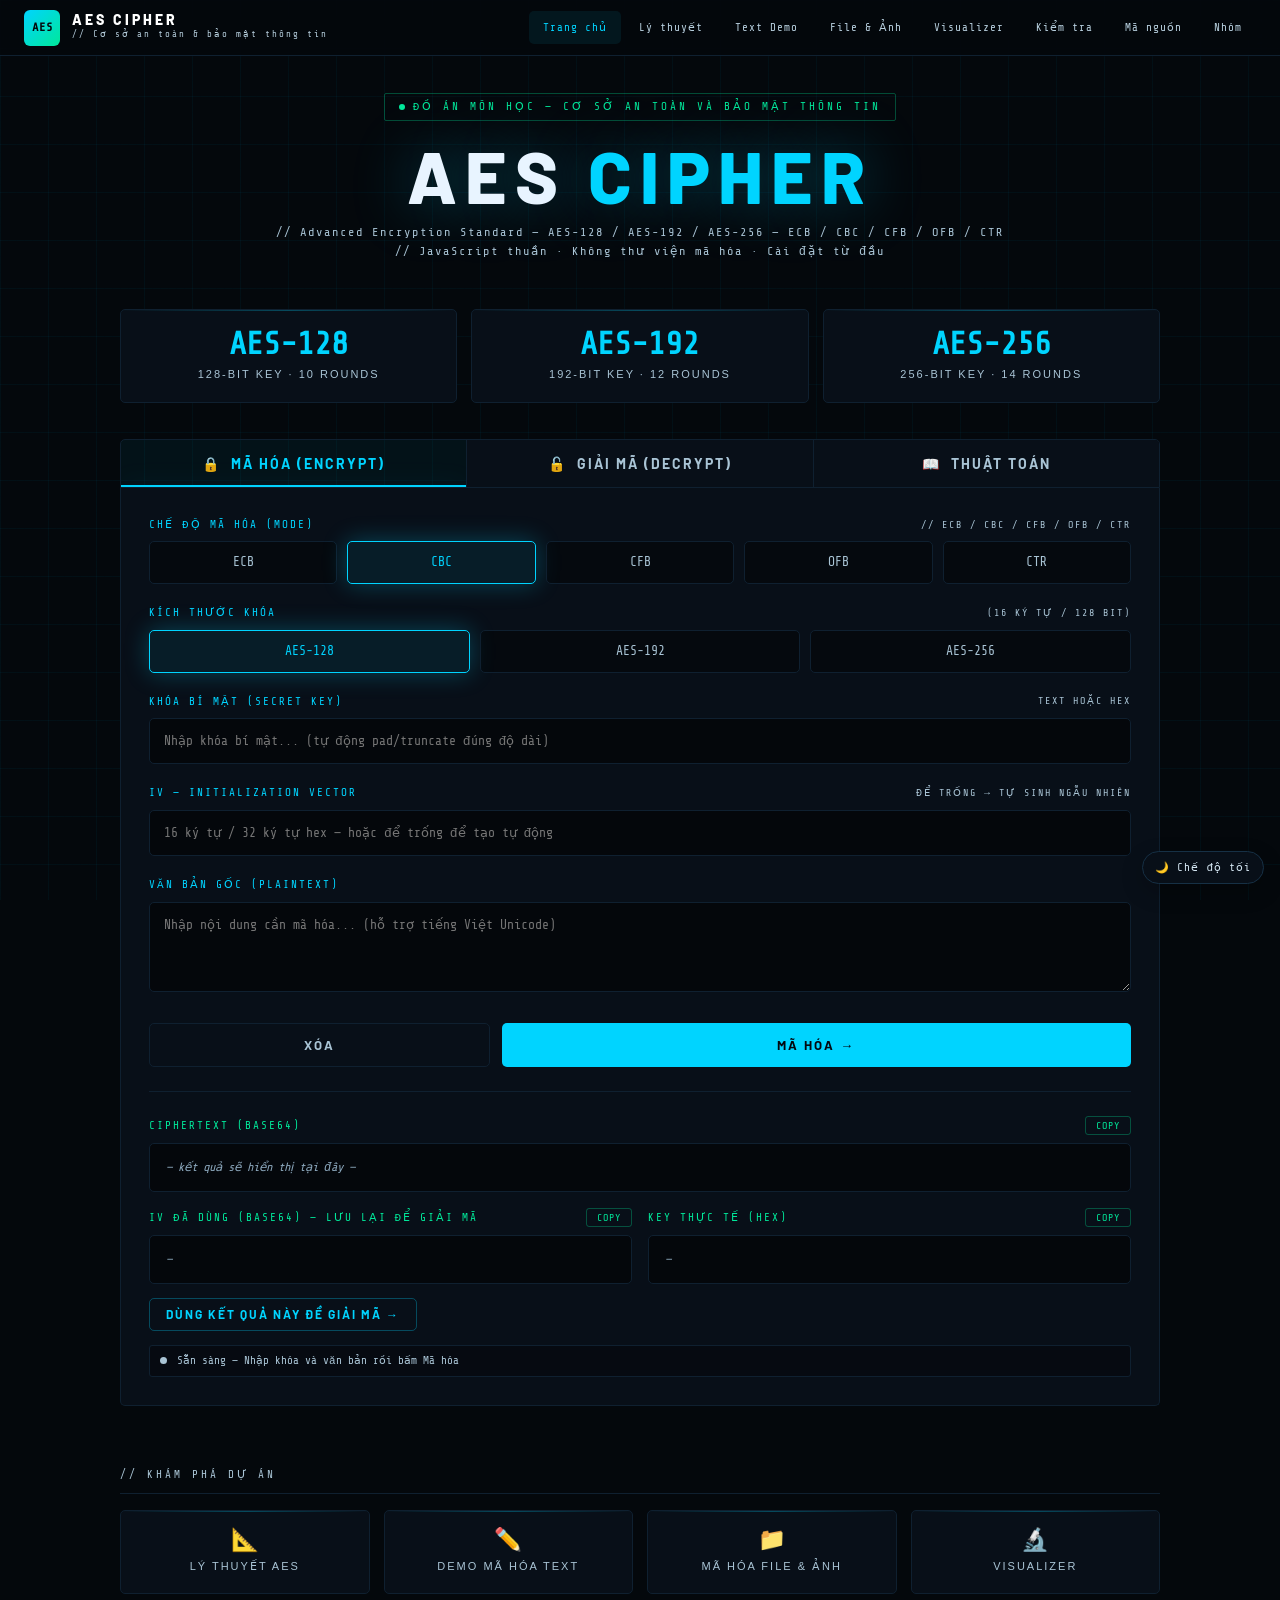
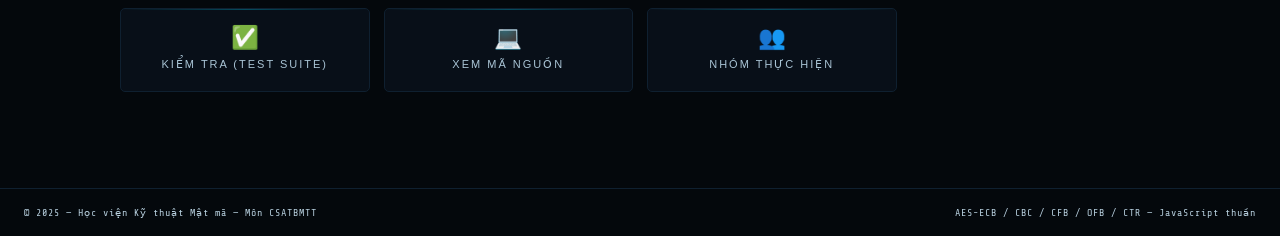
==== commit 699324e5: "theme update" ====
--- a/index.html
+++ b/index.html
@@ -8,6 +8,7 @@
       name="description"
       content="Chương trình mã hóa và giải mã AES cài đặt từ đầu bằng JavaScript thuần, không dùng thư viện mã hóa."
     />
+    <script src="js/theme.js"></script>
     <link rel="stylesheet" href="css/style.css" />
   </head>
   <body>
--- a/css/style.css
+++ b/css/style.css
@@ -4,6 +4,10 @@
   --bg: #04080c;
   --surface: #080f18;
   --surface2: #0c1825;
+  --surface-soft: rgba(0, 0, 0, 0.4);
+  --surface-strong: rgba(0, 0, 0, 0.55);
+  --surface-hover: rgba(255, 255, 255, 0.03);
+  --status-bg: rgba(0, 0, 0, 0.3);
   --border: #0f2030;
   --border2: #163045;
   --cyan: #00d4ff;
@@ -11,11 +15,11 @@
   --green-dim: rgba(0, 232, 154, 0.4);
   --red: #ff4060;
   --amber: #ffb300;
-  --text: #b8d0de;
-  --text-dim: #3a5568;
-  --text-muted: #2a3f50;
-  --dim: #3a5568;
-  --dim2: #2a3f50;
+  --text: #d5e7f3;
+  --text-dim: #b7cfde;
+  --text-muted: #6d889a;
+  --dim: #a9c4d5;
+  --dim2: #8ba7bc;
   --white: #e8f4ff;
   --glow-cyan: 0 0 24px rgba(0, 212, 255, 0.28);
   --glow-green: 0 0 16px rgba(0, 232, 154, 0.25);
@@ -26,6 +30,46 @@
   --font-mono: "Share Tech Mono", monospace;
   --font-head: "Barlow", sans-serif;
   --font-sans: "Barlow", sans-serif;
+  --text-weight: 500;
+  --grid-line: rgba(0, 212, 255, 0.025);
+  --nav-bg: rgba(4, 8, 12, 0.92);
+  --nav-title: #ffffff;
+  --card-title: #ffffff;
+  --strong-text: #ffffff;
+  --output-ok: rgba(0, 232, 154, 0.25);
+  --output-err: rgba(255, 64, 96, 0.25);
+}
+
+:root[data-theme="light"] {
+  --bg: #f3f8fc;
+  --surface: #ffffff;
+  --surface2: #eef5fb;
+  --surface-soft: rgba(22, 42, 58, 0.06);
+  --surface-strong: rgba(22, 42, 58, 0.08);
+  --surface-hover: rgba(0, 114, 166, 0.08);
+  --status-bg: rgba(22, 42, 58, 0.05);
+  --border: #d1e0ed;
+  --border2: #7ba7c4;
+  --cyan: #0076b6;
+  --green: #008c63;
+  --green-dim: rgba(0, 140, 99, 0.25);
+  --red: #c43446;
+  --amber: #b87500;
+  --text: #0f2d40;
+  --text-dim: #23455c;
+  --text-muted: #5a778d;
+  --dim: #2f5269;
+  --dim2: #4c6d83;
+  --white: #0f293b;
+  --glow-cyan: 0 0 18px rgba(0, 118, 182, 0.2);
+  --glow-green: 0 0 14px rgba(0, 140, 99, 0.2);
+  --grid-line: rgba(0, 118, 182, 0.08);
+  --nav-bg: rgba(243, 248, 252, 0.92);
+  --nav-title: #113249;
+  --card-title: #123044;
+  --strong-text: #123044;
+  --output-ok: rgba(0, 140, 99, 0.2);
+  --output-err: rgba(196, 52, 70, 0.22);
 }
 
 *,
@@ -43,9 +87,63 @@
   background: var(--bg);
   color: var(--text);
   font-family: var(--sans);
+  font-weight: var(--text-weight);
   min-height: 100vh;
   overflow-x: hidden;
   line-height: 1.6;
+  text-rendering: optimizeLegibility;
+  -webkit-font-smoothing: antialiased;
+}
+
+/* GLOBAL SCROLLBAR THEME */
+html {
+  scrollbar-color: rgba(0, 212, 255, 0.45) var(--surface);
+  scrollbar-width: thin;
+}
+
+* {
+  scrollbar-width: thin;
+  scrollbar-color: rgba(0, 212, 255, 0.45) rgba(8, 15, 24, 0.95);
+}
+
+*::-webkit-scrollbar {
+  width: 10px;
+  height: 10px;
+}
+
+*::-webkit-scrollbar-track {
+  background: var(--surface);
+  border: 1px solid var(--border);
+}
+
+*::-webkit-scrollbar-thumb {
+  background: linear-gradient(
+    180deg,
+    rgba(0, 212, 255, 0.55),
+    rgba(0, 232, 154, 0.45)
+  );
+  border: 2px solid var(--surface);
+  border-radius: 999px;
+}
+
+*::-webkit-scrollbar-thumb:hover {
+  background: linear-gradient(
+    180deg,
+    rgba(0, 212, 255, 0.78),
+    rgba(0, 232, 154, 0.7)
+  );
+}
+
+*::-webkit-scrollbar-thumb:active {
+  background: linear-gradient(
+    180deg,
+    rgba(0, 212, 255, 0.95),
+    rgba(0, 232, 154, 0.85)
+  );
+}
+
+*::-webkit-scrollbar-corner {
+  background: var(--surface);
 }
 
 body::before {
@@ -54,8 +152,8 @@
   inset: 0;
   z-index: 0;
   background-image:
-    linear-gradient(rgba(0, 212, 255, 0.025) 1px, transparent 1px),
-    linear-gradient(90deg, rgba(0, 212, 255, 0.025) 1px, transparent 1px);
+    linear-gradient(var(--grid-line) 1px, transparent 1px),
+    linear-gradient(90deg, var(--grid-line) 1px, transparent 1px);
   background-size: 48px 48px;
   pointer-events: none;
 }
@@ -266,7 +364,7 @@
 input[type="text"],
 textarea {
   width: 100%;
-  background: rgba(0, 0, 0, 0.5);
+  background: var(--surface-strong);
   border: 1px solid var(--border);
   border-radius: var(--radius);
   color: var(--text);
@@ -296,7 +394,7 @@
 .key-opt {
   flex: 1;
   padding: 10px;
-  background: rgba(0, 0, 0, 0.4);
+  background: var(--surface-soft);
   border: 1px solid var(--border);
   border-radius: var(--radius);
   font-family: var(--mono);
@@ -400,7 +498,7 @@
   background: rgba(0, 232, 154, 0.1);
 }
 .output-box {
-  background: rgba(0, 0, 0, 0.55);
+  background: var(--surface-strong);
   border: 1px solid var(--border);
   border-radius: var(--radius);
   padding: 13px 16px;
@@ -410,10 +508,11 @@
   word-break: break-all;
   min-height: 46px;
   color: var(--text);
+  font-weight: 500;
   transition: border-color 0.3s;
 }
 .output-box.has-value {
-  border-color: rgba(0, 232, 154, 0.25);
+  border-color: var(--output-ok);
   color: var(--white);
 }
 .output-box.empty {
@@ -446,7 +545,7 @@
   min-height: 22px;
   padding: 6px 10px;
   border-radius: 3px;
-  background: rgba(0, 0, 0, 0.3);
+  background: var(--status-bg);
   border: 1px solid var(--border);
   transition: all 0.3s;
 }
@@ -528,7 +627,7 @@
   align-items: center;
   gap: 12px;
   padding: 9px 13px;
-  background: rgba(0, 0, 0, 0.3);
+  background: var(--surface-soft);
   border: 1px solid var(--border);
   border-radius: 3px;
   font-family: var(--mono);
@@ -650,8 +749,8 @@
   z-index: 0;
   pointer-events: none;
   background-image:
-    linear-gradient(rgba(0, 212, 255, 0.025) 1px, transparent 1px),
-    linear-gradient(90deg, rgba(0, 212, 255, 0.025) 1px, transparent 1px);
+    linear-gradient(var(--grid-line) 1px, transparent 1px),
+    linear-gradient(90deg, var(--grid-line) 1px, transparent 1px);
   background-size: 48px 48px;
 }
 
@@ -665,7 +764,7 @@
   justify-content: space-between;
   padding: 0 24px;
   height: 56px;
-  background: rgba(4, 8, 12, 0.92);
+  background: var(--nav-bg);
   backdrop-filter: blur(12px);
   border-bottom: 1px solid var(--border);
 }
@@ -694,7 +793,7 @@
   font-family: var(--font-head);
   font-size: 14px;
   font-weight: 800;
-  color: #fff;
+  color: var(--nav-title);
   letter-spacing: 3px;
   line-height: 1;
 }
@@ -727,7 +826,7 @@
 }
 .nav-links li a:hover {
   color: var(--text);
-  background: rgba(255, 255, 255, 0.03);
+  background: var(--surface-hover);
 }
 .nav-links li a.active {
   color: var(--cyan);
@@ -790,7 +889,7 @@
 }
 .sidebar-nav li a:hover {
   color: var(--text);
-  background: rgba(255, 255, 255, 0.02);
+  background: var(--surface-hover);
 }
 .sidebar-nav li a.active {
   color: var(--cyan);
@@ -824,7 +923,7 @@
   font-family: var(--font-head);
   font-size: clamp(1.8rem, 4vw, 2.6rem);
   font-weight: 800;
-  color: #fff;
+  color: var(--strong-text);
   line-height: 1.15;
   letter-spacing: 2px;
 }
@@ -866,7 +965,7 @@
   font-family: var(--font-head);
   font-size: 14px;
   font-weight: 700;
-  color: #fff;
+  color: var(--card-title);
   margin-bottom: 16px;
   padding-bottom: 10px;
   border-bottom: 1px solid var(--border);
@@ -939,7 +1038,7 @@
 .key-selector .key-opt {
   flex: 1;
   padding: 10px;
-  background: rgba(0, 0, 0, 0.4);
+  background: var(--surface-soft);
   border: 1px solid var(--border);
   border-radius: var(--radius);
   font-family: var(--font-mono);
@@ -971,7 +1070,7 @@
 
 /* ── OUTPUT BOX ── */
 .output-box {
-  background: rgba(0, 0, 0, 0.55);
+  background: var(--surface-strong);
   border: 1px solid var(--border);
   border-radius: var(--radius);
   padding: 13px 16px;
@@ -985,11 +1084,11 @@
   position: relative;
 }
 .output-box.ok {
-  border-color: rgba(0, 232, 154, 0.25);
+  border-color: var(--output-ok);
   color: var(--white);
 }
 .output-box.err {
-  border-color: rgba(255, 64, 96, 0.25);
+  border-color: var(--output-err);
   color: var(--red);
 }
 .output-box .copy-btn {
@@ -1009,7 +1108,7 @@
   margin-top: 14px;
   padding: 6px 10px;
   border-radius: 3px;
-  background: rgba(0, 0, 0, 0.3);
+  background: var(--status-bg);
   border: 1px solid var(--border);
   transition: all 0.3s;
 }
@@ -1077,7 +1176,7 @@
 
 /* ── CODE BLOCK ── */
 .code-block {
-  background: rgba(0, 0, 0, 0.6);
+  background: var(--surface-strong);
   border: 1px solid var(--border);
   border-radius: var(--radius);
   padding: 16px 20px;
@@ -1085,6 +1184,7 @@
   font-size: 12px;
   line-height: 1.9;
   color: var(--text);
+  font-weight: 500;
   overflow-x: auto;
   white-space: pre;
   margin: 14px 0;
@@ -1116,7 +1216,7 @@
   margin-bottom: 12px;
 }
 .theory-text strong {
-  color: #fff;
+  color: var(--strong-text);
 }
 .theory-text em {
   color: var(--cyan);
@@ -1151,14 +1251,89 @@
   color: var(--text);
 }
 .alert strong {
-  color: #fff;
+  color: var(--strong-text);
 }
 .alert code {
   font-family: var(--font-mono);
   font-size: 12px;
-  background: rgba(0, 0, 0, 0.3);
+  background: var(--surface-soft);
   padding: 1px 5px;
   border-radius: 3px;
+}
+
+/* ── THEME TOGGLE ── */
+.theme-toggle {
+  position: fixed;
+  right: 16px;
+  bottom: 16px;
+  z-index: 9999;
+  padding: 9px 12px;
+  border-radius: 999px;
+  border: 1px solid var(--border2);
+  background: var(--surface);
+  color: var(--text);
+  font-family: var(--font-mono);
+  font-size: 11px;
+  letter-spacing: 1px;
+  cursor: pointer;
+  box-shadow: 0 8px 22px rgba(0, 0, 0, 0.22);
+  transition:
+    transform 0.15s,
+    box-shadow 0.2s,
+    border-color 0.2s,
+    background 0.2s;
+}
+
+.theme-toggle:hover {
+  transform: translateY(-1px);
+  border-color: var(--cyan);
+  box-shadow: var(--glow-cyan);
+}
+
+.theme-toggle:focus-visible {
+  outline: 2px solid var(--cyan);
+  outline-offset: 2px;
+}
+
+/* Keep source/theory code blocks readable in light mode. */
+:root[data-theme="light"] pre code.hljs,
+:root[data-theme="light"] .source-body pre code.hljs {
+  background: #f4f8fc !important;
+  color: #16364c !important;
+  border-color: #d1e0ed !important;
+}
+
+:root[data-theme="light"] .source-body pre[data-lang]::before {
+  background: #e7f0f8 !important;
+  color: #35566f !important;
+}
+
+:root[data-theme="light"] .code-block .kw {
+  color: #245f8b;
+}
+
+:root[data-theme="light"] .code-block .fn {
+  color: #7a4e0c;
+}
+
+:root[data-theme="light"] .code-block .str {
+  color: #0d7a55;
+}
+
+:root[data-theme="light"] .code-block .cmt {
+  color: #5d6f7e;
+}
+
+:root[data-theme="light"] .code-block .num {
+  color: #8f3f61;
+}
+
+/* Keep inline white text readable on light mode pages. */
+:root[data-theme="light"] [style*="color:#fff"],
+:root[data-theme="light"] [style*="color: #fff"],
+:root[data-theme="light"] [style*="color:white"],
+:root[data-theme="light"] [style*="color: white"] {
+  color: var(--strong-text) !important;
 }
 
 /* ── PROGRESS BAR ── */
@@ -1308,3 +1483,80 @@
     padding: 20px 16px 40px;
   }
 }
+
+/* ═══════════════════════════════════════════
+   SCREEN GUARD — force landscape / larger device
+   ═══════════════════════════════════════════ */
+@media (max-width: 900px) and (orientation: portrait) {
+  html,
+  body {
+    overflow: hidden !important;
+    height: 100% !important;
+  }
+
+  body > * {
+    visibility: hidden !important;
+  }
+
+  body::after {
+    content: "Màn hình quá nhỏ để sử dụng.\A\A Vui lòng xoay ngang thiết bị (landscape) để tiếp tục.\A Nếu vẫn quá nhỏ, hãy dùng thiết bị có màn hình lớn hơn.";
+    position: fixed;
+    inset: 0;
+    z-index: 99999;
+    display: flex;
+    align-items: center;
+    justify-content: center;
+    text-align: center;
+    white-space: pre-line;
+    padding: 24px;
+    background: radial-gradient(
+      circle at top,
+      #0b1624 0%,
+      #04080c 58%,
+      #020407 100%
+    );
+    color: var(--white);
+    font-family: var(--font-mono);
+    font-size: 12px;
+    line-height: 1.9;
+    letter-spacing: 1px;
+    visibility: visible !important;
+  }
+}
+
+@media (max-width: 700px) and (orientation: landscape) {
+  html,
+  body {
+    overflow: hidden !important;
+    height: 100% !important;
+  }
+
+  body > * {
+    visibility: hidden !important;
+  }
+
+  body::after {
+    content: "Kích thước màn hình quá nhỏ.\A\A Vui lòng dùng thiết bị có màn hình lớn hơn để sử dụng đầy đủ tính năng.";
+    position: fixed;
+    inset: 0;
+    z-index: 99999;
+    display: flex;
+    align-items: center;
+    justify-content: center;
+    text-align: center;
+    white-space: pre-line;
+    padding: 24px;
+    background: radial-gradient(
+      circle at top,
+      #0b1624 0%,
+      #04080c 58%,
+      #020407 100%
+    );
+    color: var(--white);
+    font-family: var(--font-mono);
+    font-size: 12px;
+    line-height: 1.9;
+    letter-spacing: 1px;
+    visibility: visible !important;
+  }
+}
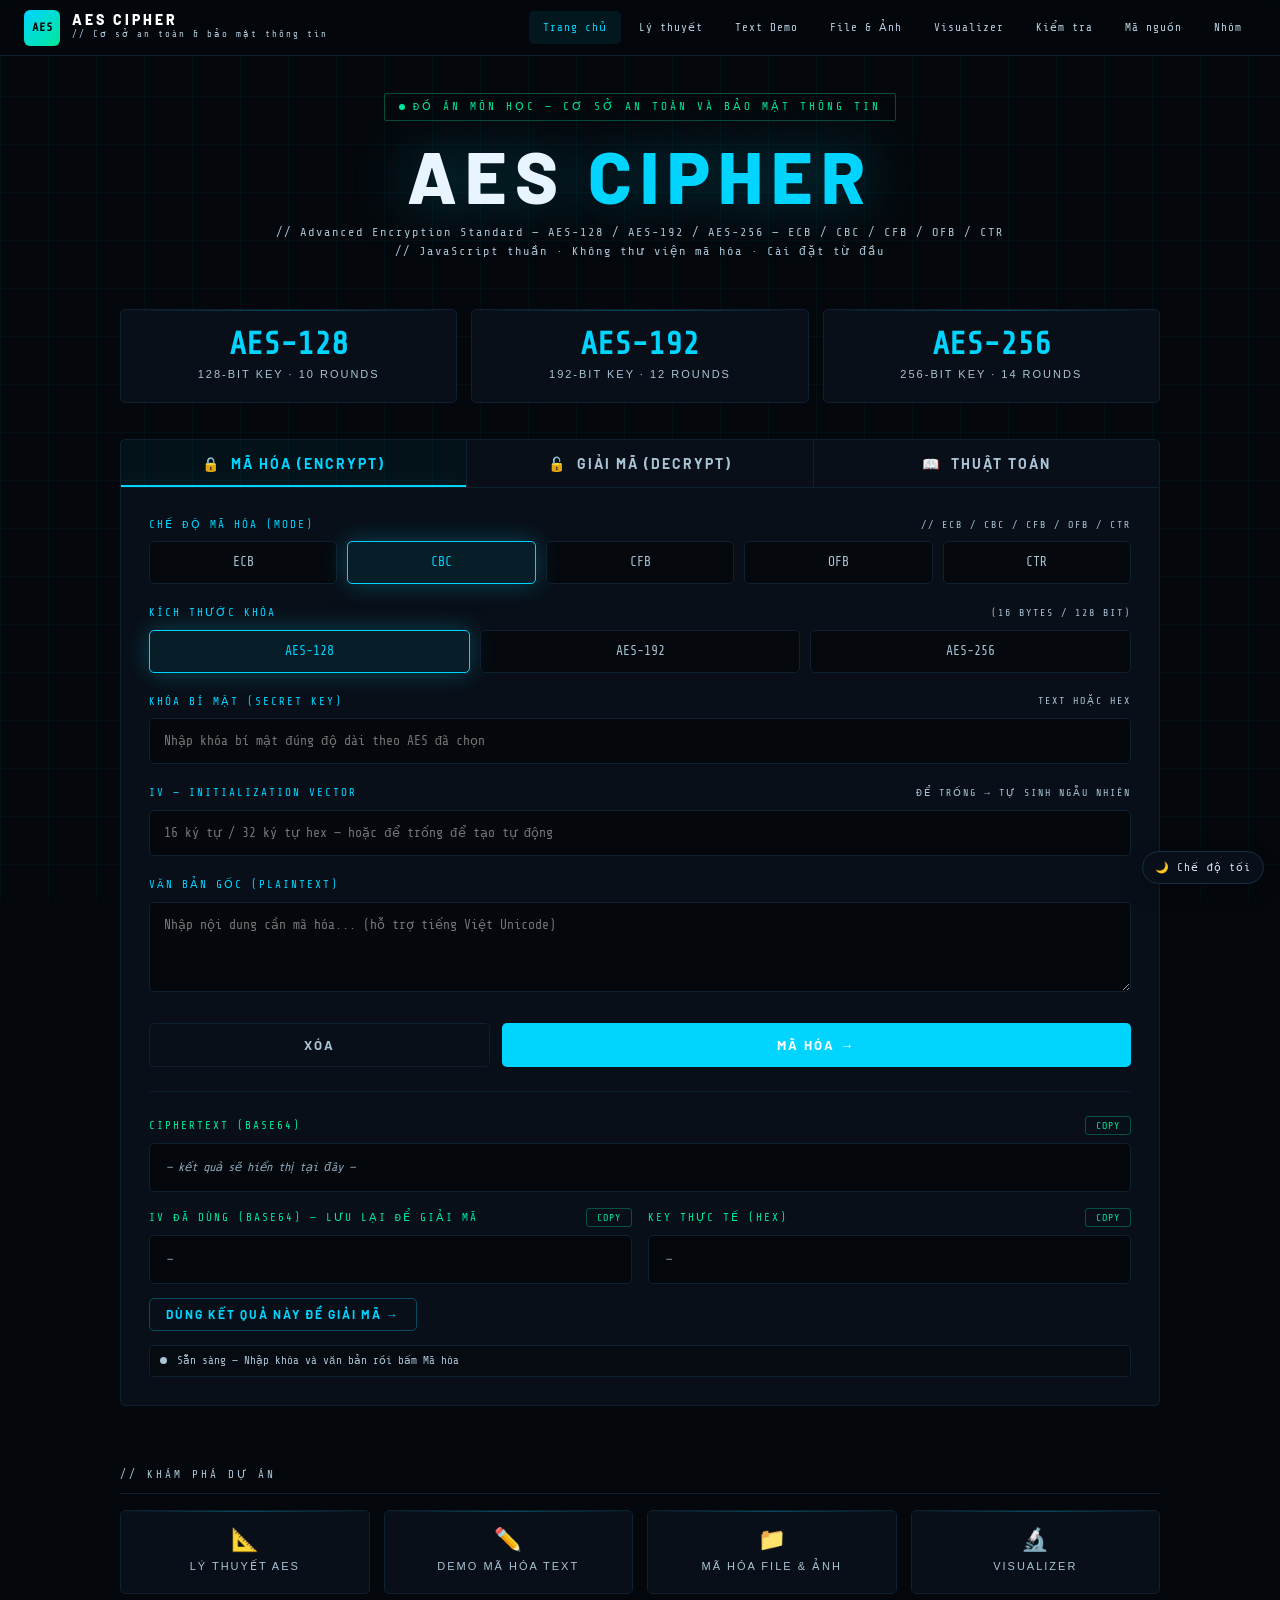
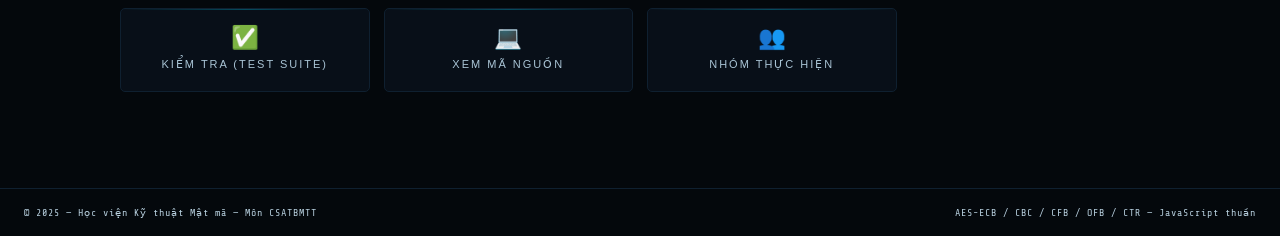
==== commit f269da2d: "Refactor AES key handling and validation across multiple files - Updated test cases in js/tests.js t" ====
--- a/index.html
+++ b/index.html
@@ -104,7 +104,7 @@
           <div class="field-label">
             Kích thước khóa
             <span class="field-hint" id="enc-key-hint"
-              >(16 ký tự / 128 bit)</span
+              >(16 bytes / 128 bit)</span
             >
           </div>
           <div class="key-size-row" id="panel-enc">
@@ -121,8 +121,13 @@
           <input
             type="text"
             id="enc-key"
-            placeholder="Nhập khóa bí mật... (tự động pad/truncate đúng độ dài)"
+            placeholder="Nhập khóa bí mật đúng độ dài theo AES đã chọn"
           />
+          <div
+            class="field-hint"
+            id="enc-key-error"
+            style="color: var(--red); display: none; margin-top: 6px"
+          ></div>
         </div>
         <div class="field" id="enc-iv-field">
           <div class="field-label">
@@ -219,6 +224,11 @@
             id="dec-key"
             placeholder="Nhập đúng khóa đã dùng khi mã hóa..."
           />
+          <div
+            class="field-hint"
+            id="dec-key-error"
+            style="color: var(--red); display: none; margin-top: 6px"
+          ></div>
         </div>
         <div class="field" id="dec-iv-field">
           <div class="field-label">
@@ -546,9 +556,9 @@
           decMode = "cbc";
         const roundsMap = { 128: 10, 192: 12, 256: 14 };
         const keyHints = {
-          128: "(16 ký tự / 128 bit)",
-          192: "(24 ký tự / 192 bit)",
-          256: "(32 ký tự / 256 bit)",
+          128: "(16 bytes / 128 bit)",
+          192: "(24 bytes / 192 bit)",
+          256: "(32 bytes / 256 bit)",
         };
 
         // ── Key size selector helper
@@ -569,9 +579,11 @@
           encKeyBits = bits;
           const hint = document.getElementById("enc-key-hint");
           if (hint) hint.textContent = keyHints[bits];
+          applyKeyInputRules("enc");
         });
         setupKeySelector("panel-dec", (bits) => {
           decKeyBits = bits;
+          applyKeyInputRules("dec");
         });
 
         // ── Mode selector helper
@@ -659,6 +671,13 @@
           updateDecModeUI();
         });
 
+        document.getElementById("enc-key").addEventListener("input", () => {
+          applyKeyInputRules("enc");
+        });
+        document.getElementById("dec-key").addEventListener("input", () => {
+          applyKeyInputRules("dec");
+        });
+
         // ── Tab switching
         document.querySelectorAll(".tab-btn").forEach((btn) => {
           btn.addEventListener("click", () => {
@@ -701,6 +720,81 @@
           el.textContent = text;
           el.classList.remove("empty");
           el.classList.add("has-value");
+        }
+
+        function getKeyLengthError(keyStr, keyBits) {
+          try {
+            Utils.validateKeyLength(keyStr, keyBits);
+            return null;
+          } catch (e) {
+            return e.message;
+          }
+        }
+
+        function truncateToUtf8Bytes(text, maxBytes) {
+          if (!text) return "";
+          let out = "";
+          for (const ch of text) {
+            const next = out + ch;
+            if (Utils.keyByteLength(next) > maxBytes) break;
+            out = next;
+          }
+          return out;
+        }
+
+        function setKeyInlineError(field, msg) {
+          const id = field === "enc" ? "enc-key-error" : "dec-key-error";
+          const el = document.getElementById(id);
+          if (!el) return;
+          if (!msg) {
+            el.textContent = "";
+            el.style.display = "none";
+            return;
+          }
+          el.textContent = msg;
+          el.style.display = "block";
+        }
+
+        function maybeClearStatusWhenKeyValid(field, isValid) {
+          if (!isValid) return;
+          const statusId = field === "enc" ? "status-enc" : "status-dec";
+          const el = document.getElementById(statusId);
+          if (!el || !el.classList.contains("error")) return;
+          setStatus(
+            statusId,
+            "",
+            field === "enc"
+              ? "Sẵn sàng — Nhập khóa và văn bản rồi bấm Mã hóa"
+              : "Sẵn sàng — Nhập khóa, IV, ciphertext rồi bấm Giải mã",
+          );
+        }
+
+        function applyKeyInputRules(field) {
+          const isEnc = field === "enc";
+          const input = document.getElementById(isEnc ? "enc-key" : "dec-key");
+          if (!input) return;
+
+          const keyBits = isEnc ? encKeyBits : decKeyBits;
+          const needed = keyBits / 8;
+          const truncated = truncateToUtf8Bytes(input.value, needed);
+          if (truncated !== input.value) input.value = truncated;
+
+          const actual = Utils.keyByteLength(input.value);
+          if (actual === 0) {
+            setKeyInlineError(field, "");
+            return;
+          }
+
+          if (actual === needed) {
+            setKeyInlineError(field, "");
+            maybeClearStatusWhenKeyValid(field, true);
+            return;
+          }
+
+          setKeyInlineError(
+            field,
+            `Khóa AES-${keyBits} cần đúng ${needed} bytes (hiện tại: ${actual} bytes)`,
+          );
         }
 
         // ── History
@@ -732,6 +826,13 @@
             setStatus("status-enc", "error", "⚠ Vui lòng nhập khóa bí mật");
             return;
           }
+          const keyErr = getKeyLengthError(keyStr, encKeyBits);
+          if (keyErr) {
+            setKeyInlineError("enc", keyErr);
+            setStatus("status-enc", "error", "⚠ " + keyErr);
+            return;
+          }
+          setKeyInlineError("enc", "");
           if (!plain) {
             setStatus("status-enc", "error", "⚠ Vui lòng nhập văn bản");
             return;
@@ -824,6 +925,13 @@
             setStatus("status-dec", "error", "⚠ Vui lòng nhập khóa");
             return;
           }
+          const keyErr = getKeyLengthError(keyStr, decKeyBits);
+          if (keyErr) {
+            setKeyInlineError("dec", keyErr);
+            setStatus("status-dec", "error", "⚠ " + keyErr);
+            return;
+          }
+          setKeyInlineError("dec", "");
           if (decMode !== "ecb" && !ivB64) {
             setStatus(
               "status-dec",
@@ -937,6 +1045,7 @@
             );
             if (match) match.classList.add("selected");
             decKeyBits = encKeyBits;
+            applyKeyInputRules("dec");
 
             // Sync mode
             document
@@ -968,6 +1077,7 @@
               "",
               "Sẵn sàng — Nhập khóa và văn bản rồi bấm Mã hóa",
             );
+            setKeyInlineError("enc", "");
           });
 
         document
@@ -985,6 +1095,7 @@
               "",
               "Sẵn sàng — Nhập khóa, IV, ciphertext rồi bấm Giải mã",
             );
+            setKeyInlineError("dec", "");
           });
       })();
     </script>
--- a/css/style.css
+++ b/css/style.css
@@ -38,6 +38,8 @@
   --strong-text: #ffffff;
   --output-ok: rgba(0, 232, 154, 0.25);
   --output-err: rgba(255, 64, 96, 0.25);
+  --scroll-track: #080f18;
+  --scroll-thumb-border: #080f18;
 }
 
 :root[data-theme="light"] {
@@ -55,11 +57,11 @@
   --green-dim: rgba(0, 140, 99, 0.25);
   --red: #c43446;
   --amber: #b87500;
-  --text: #0f2d40;
-  --text-dim: #23455c;
-  --text-muted: #5a778d;
-  --dim: #2f5269;
-  --dim2: #4c6d83;
+  --text: #1a3f57;
+  --text-dim: #2f536b;
+  --text-muted: #648197;
+  --dim: #3d6078;
+  --dim2: #56758b;
   --white: #0f293b;
   --glow-cyan: 0 0 18px rgba(0, 118, 182, 0.2);
   --glow-green: 0 0 14px rgba(0, 140, 99, 0.2);
@@ -67,9 +69,12 @@
   --nav-bg: rgba(243, 248, 252, 0.92);
   --nav-title: #113249;
   --card-title: #123044;
-  --strong-text: #123044;
+  --strong-text: #204c66;
+  --text-weight: 450;
   --output-ok: rgba(0, 140, 99, 0.2);
   --output-err: rgba(196, 52, 70, 0.22);
+  --scroll-track: #e8f1f8;
+  --scroll-thumb-border: #e8f1f8;
 }
 
 *,
@@ -97,13 +102,13 @@
 
 /* GLOBAL SCROLLBAR THEME */
 html {
-  scrollbar-color: rgba(0, 212, 255, 0.45) var(--surface);
+  scrollbar-color: rgba(0, 212, 255, 0.45) var(--scroll-track);
   scrollbar-width: thin;
 }
 
 * {
   scrollbar-width: thin;
-  scrollbar-color: rgba(0, 212, 255, 0.45) rgba(8, 15, 24, 0.95);
+  scrollbar-color: rgba(0, 212, 255, 0.45) var(--scroll-track);
 }
 
 *::-webkit-scrollbar {
@@ -112,7 +117,7 @@
 }
 
 *::-webkit-scrollbar-track {
-  background: var(--surface);
+  background: var(--scroll-track);
   border: 1px solid var(--border);
 }
 
@@ -122,7 +127,7 @@
     rgba(0, 212, 255, 0.55),
     rgba(0, 232, 154, 0.45)
   );
-  border: 2px solid var(--surface);
+  border: 2px solid var(--scroll-thumb-border);
   border-radius: 999px;
 }
 
@@ -143,7 +148,7 @@
 }
 
 *::-webkit-scrollbar-corner {
-  background: var(--surface);
+  background: var(--scroll-track);
 }
 
 body::before {
@@ -437,7 +442,7 @@
 .btn-primary {
   flex: 2;
   background: var(--cyan);
-  color: #030810;
+  color: #ffffff;
 }
 .btn-primary:hover {
   background: #33deff;
@@ -914,10 +919,12 @@
   letter-spacing: 3px;
   text-transform: uppercase;
   color: var(--green);
+  background: var(--surface2);
   border: 1px solid rgba(0, 232, 154, 0.3);
   padding: 3px 12px;
   border-radius: 2px;
   margin-bottom: 12px;
+  box-shadow: 0 2px 8px rgba(0, 0, 0, 0.08);
 }
 .page-title {
   font-family: var(--font-head);
@@ -1140,7 +1147,7 @@
 .btn-green {
   flex: 2;
   background: var(--green);
-  color: #030810;
+  color: #ffffff;
   padding: 13px 24px;
   border: none;
   border-radius: var(--radius);
